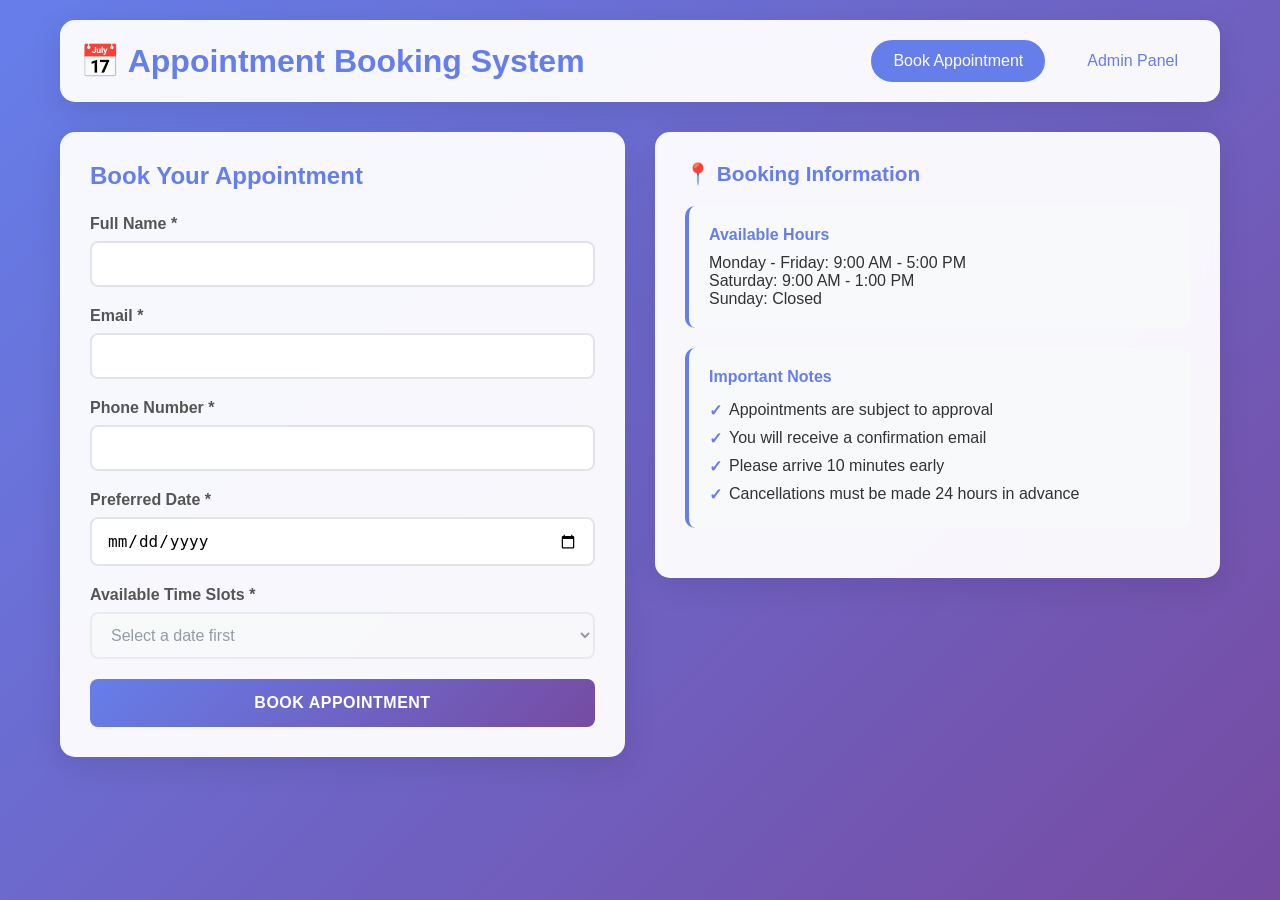
==== templates/index.html @ 229fc840 "first commit" ====
<!DOCTYPE html>
<html lang="en">
<head>
    <meta charset="UTF-8">
    <meta name="viewport" content="width=device-width, initial-scale=1.0">
    <title>Book Your Appointment</title>
    <link rel="stylesheet" href="/static/css/style.css">
</head>
<body>
    <div class="container">
        <header>
            <h1>📅 Appointment Booking System</h1>
            <nav>
                <a href="/" class="nav-link active">Book Appointment</a>
                <a href="/admin" class="nav-link">Admin Panel</a>
            </nav>
        </header>

        <div class="booking-container">
            <div class="form-section">
                <h2>Book Your Appointment</h2>
                <form id="bookingForm">
                    <div class="form-group">
                        <label for="name">Full Name *</label>
                        <input type="text" id="name" name="name" required>
                    </div>

                    <div class="form-group">
                        <label for="email">Email *</label>
                        <input type="email" id="email" name="email" required>
                    </div>

                    <div class="form-group">
                        <label for="phone">Phone Number *</label>
                        <input type="tel" id="phone" name="phone" required>
                    </div>

                    <div class="form-group">
                        <label for="date">Preferred Date *</label>
                        <input type="date" id="date" name="date" required>
                    </div>

                    <div class="form-group">
                        <label for="time">Available Time Slots *</label>
                        <select id="time" name="time" required disabled>
                            <option value="">Select a date first</option>
                        </select>
                        <div id="loading" class="loading hidden">Loading available slots...</div>
                    </div>

                    <button type="submit" id="submitBtn" class="submit-btn">Book Appointment</button>
                </form>
            </div>

            <div class="info-section">
                <h3>📍 Booking Information</h3>
                <div class="info-card">
                    <h4>Available Hours</h4>
                    <p>Monday - Friday: 9:00 AM - 5:00 PM</p>
                    <p>Saturday: 9:00 AM - 1:00 PM</p>
                    <p>Sunday: Closed</p>
                </div>

                <div class="info-card">
                    <h4>Important Notes</h4>
                    <ul>
                        <li>Appointments are subject to approval</li>
                        <li>You will receive a confirmation email</li>
                        <li>Please arrive 10 minutes early</li>
                        <li>Cancellations must be made 24 hours in advance</li>
                    </ul>
                </div>
            </div>
        </div>
    </div>

    <!-- Success Modal -->
    <div id="successModal" class="modal hidden">
        <div class="modal-content">
            <h3>✅ Appointment Booked Successfully!</h3>
            <p>Your appointment has been submitted and is pending approval.</p>
            <p><strong>Appointment ID:</strong> <span id="appointmentId"></span></p>
            <p>You will receive a confirmation email shortly.</p>
            <button onclick="closeModal()" class="modal-btn">Close</button>
        </div>
    </div>

    <!-- Error Modal -->
    <div id="errorModal" class="modal hidden">
        <div class="modal-content error">
            <h3>❌ Error</h3>
            <p id="errorMessage"></p>
            <button onclick="closeErrorModal()" class="modal-btn">Close</button>
        </div>
    </div>

    <script src="/static/js/booking.js"></script>
</body>
</html>
---- static/css/style.css ----
/* Reset and Base Styles */
* {
    margin: 0;
    padding: 0;
    box-sizing: border-box;
}

body {
    font-family: 'Segoe UI', Tahoma, Geneva, Verdana, sans-serif;
    background: linear-gradient(135deg, #667eea 0%, #764ba2 100%);
    min-height: 100vh;
    color: #333;
}

.container {
    max-width: 1200px;
    margin: 0 auto;
    padding: 20px;
}

/* Header Styles */
header {
    background: rgba(255, 255, 255, 0.95);
    padding: 20px;
    border-radius: 15px;
    margin-bottom: 30px;
    box-shadow: 0 8px 32px rgba(0, 0, 0, 0.1);
    backdrop-filter: blur(10px);
    display: flex;
    justify-content: space-between;
    align-items: center;
    flex-wrap: wrap;
}

header h1 {
    color: #667eea;
    font-size: 2rem;
    font-weight: 700;
}

nav {
    display: flex;
    gap: 20px;
}

.nav-link {
    text-decoration: none;
    padding: 10px 20px;
    border-radius: 25px;
    color: #667eea;
    font-weight: 500;
    transition: all 0.3s ease;
    border: 2px solid transparent;
}

.nav-link:hover {
    background: #667eea;
    color: white;
    transform: translateY(-2px);
}

.nav-link.active {
    background: #667eea;
    color: white;
    border-color: #667eea;
}

/* Booking Container */
.booking-container {
    display: grid;
    grid-template-columns: 1fr 1fr;
    gap: 30px;
    align-items: start;
}

.form-section, .info-section {
    background: rgba(255, 255, 255, 0.95);
    padding: 30px;
    border-radius: 15px;
    box-shadow: 0 8px 32px rgba(0, 0, 0, 0.1);
    backdrop-filter: blur(10px);
}

.form-section h2 {
    color: #667eea;
    margin-bottom: 25px;
    font-size: 1.5rem;
}

/* Form Styles */
.form-group {
    margin-bottom: 20px;
}

.form-group label {
    display: block;
    margin-bottom: 8px;
    font-weight: 600;
    color: #555;
}

.form-group input,
.form-group select {
    width: 100%;
    padding: 12px 15px;
    border: 2px solid #e1e5e9;
    border-radius: 8px;
    font-size: 16px;
    transition: all 0.3s ease;
    background: white;
}

.form-group input:focus,
.form-group select:focus {
    outline: none;
    border-color: #667eea;
    box-shadow: 0 0 0 3px rgba(102, 126, 234, 0.1);
}

.form-group input:disabled,
.form-group select:disabled {
    background: #f8f9fa;
    color: #6c757d;
    cursor: not-allowed;
}

.submit-btn {
    width: 100%;
    background: linear-gradient(135deg, #667eea 0%, #764ba2 100%);
    color: white;
    border: none;
    padding: 15px;
    border-radius: 8px;
    font-size: 16px;
    font-weight: 600;
    cursor: pointer;
    transition: all 0.3s ease;
    text-transform: uppercase;
    letter-spacing: 0.5px;
}

.submit-btn:hover {
    transform: translateY(-2px);
    box-shadow: 0 8px 25px rgba(102, 126, 234, 0.3);
}

.submit-btn:disabled {
    opacity: 0.6;
    cursor: not-allowed;
    transform: none;
}

/* Info Section */
.info-section h3 {
    color: #667eea;
    margin-bottom: 20px;
    font-size: 1.3rem;
}

.info-card {
    background: #f8f9fa;
    padding: 20px;
    border-radius: 10px;
    margin-bottom: 20px;
    border-left: 4px solid #667eea;
}

.info-card h4 {
    color: #667eea;
    margin-bottom: 10px;
}

.info-card ul {
    list-style: none;
    padding-left: 0;
}

.info-card li {
    padding: 5px 0;
    position: relative;
    padding-left: 20px;
}

.info-card li:before {
    content: "✓";
    position: absolute;
    left: 0;
    color: #667eea;
    font-weight: bold;
}

/* Admin Styles */
.admin-container {
    background: rgba(255, 255, 255, 0.95);
    padding: 30px;
    border-radius: 15px;
    box-shadow: 0 8px 32px rgba(0, 0, 0, 0.1);
    backdrop-filter: blur(10px);
}

.admin-header {
    display: flex;
    justify-content: space-between;
    align-items: center;
    margin-bottom: 30px;
    flex-wrap: wrap;
    gap: 20px;
}

.admin-header h2 {
    color: #667eea;
    font-size: 1.8rem;
}

.stats {
    display: flex;
    gap: 20px;
    flex-wrap: wrap;
}

.stat-card {
    background: linear-gradient(135deg, #667eea 0%, #764ba2 100%);
    color: white;
    padding: 20px;
    border-radius: 10px;
    text-align: center;
    min-width: 120px;
}

.stat-card h3 {
    font-size: 2rem;
    margin-bottom: 5px;
}

.stat-card p {
    font-size: 0.9rem;
    opacity: 0.9;
}

.refresh-btn {
    background: #28a745;
    color: white;
    border: none;
    padding: 10px 20px;
    border-radius: 8px;
    cursor: pointer;
    font-weight: 600;
    transition: all 0.3s ease;
}

.refresh-btn:hover {
    background: #218838;
    transform: translateY(-2px);
}

/* Filters */
.filters {
    display: flex;
    gap: 15px;
    margin-bottom: 25px;
    flex-wrap: wrap;
}

.filters select,
.filters input {
    padding: 10px 15px;
    border: 2px solid #e1e5e9;
    border-radius: 8px;
    font-size: 14px;
}

.filters input[type="text"] {
    flex: 1;
    min-width: 200px;
}

/* Table Styles */
.appointments-table {
    overflow-x: auto;
}

table {
    width: 100%;
    border-collapse: collapse;
    background: white;
    border-radius: 10px;
    overflow: hidden;
    box-shadow: 0 4px 15px rgba(0, 0, 0, 0.1);
}

thead {
    background: linear-gradient(135deg, #667eea 0%, #764ba2 100%);
    color: white;
}

th, td {
    padding: 15px 12px;
    text-align: left;
    border-bottom: 1px solid #e1e5e9;
}

th {
    font-weight: 600;
    font-size: 14px;
    text-transform: uppercase;
    letter-spacing: 0.5px;
}

tbody tr:hover {
    background: #f8f9fa;
}

/* Status Badges */
.status {
    padding: 5px 12px;
    border-radius: 20px;
    font-size: 12px;
    font-weight: 600;
    text-transform: uppercase;
    letter-spacing: 0.5px;
}

.status.pending {
    background: #fff3cd;
    color: #856404;
}

.status.approved {
    background: #d4edda;
    color: #155724;
}

.status.cancelled {
    background: #f8d7da;
    color: #721c24;
}

/* Action Buttons */
.action-btn {
    padding: 6px 12px;
    border: none;
    border-radius: 5px;
    font-size: 12px;
    font-weight: 600;
    cursor: pointer;
    margin: 0 2px;
    transition: all 0.3s ease;
}

.action-btn.approve {
    background: #28a745;
    color: white;
}

.action-btn.approve:hover {
    background: #218838;
}

.action-btn.cancel {
    background: #dc3545;
    color: white;
}

.action-btn.cancel:hover {
    background: #c82333;
}

.action-btn:disabled {
    opacity: 0.5;
    cursor: not-allowed;
}

/* Modal Styles */
.modal {
    position: fixed;
    top: 0;
    left: 0;
    width: 100%;
    height: 100%;
    background: rgba(0, 0, 0, 0.7);
    display: flex;
    justify-content: center;
    align-items: center;
    z-index: 1000;
}

.modal-content {
    background: white;
    padding: 30px;
    border-radius: 15px;
    max-width: 500px;
    width: 90%;
    text-align: center;
    box-shadow: 0 20px 60px rgba(0, 0, 0, 0.3);
}

.modal-content.error {
    border-left: 5px solid #dc3545;
}

.modal-content h3 {
    margin-bottom: 15px;
    color: #667eea;
}

.modal-content.error h3 {
    color: #dc3545;
}

.modal-actions {
    display: flex;
    gap: 15px;
    justify-content: center;
    margin-top: 20px;
}

.modal-btn {
    padding: 12px 25px;
    border: none;
    border-radius: 8px;
    font-weight: 600;
    cursor: pointer;
    transition: all 0.3s ease;
}

.modal-btn {
    background: #667eea;
    color: white;
}

.modal-btn:hover {
    background: #5a6fd8;
    transform: translateY(-2px);
}

.modal-btn.secondary {
    background: #6c757d;
}

.modal-btn.secondary:hover {
    background: #545b62;
}

/* Utility Classes */
.hidden {
    display: none !important;
}

.loading {
    text-align: center;
    padding: 20px;
    color: #667eea;
    font-style: italic;
}

.no-data {
    text-align: center;
    padding: 40px;
    color: #6c757d;
}

.no-data h3 {
    margin-bottom: 10px;
}

/* Responsive Design */
@media (max-width: 768px) {
    .container {
        padding: 10px;
    }
    
    header {
        flex-direction: column;
        text-align: center;
        gap: 15px;
    }
    
    .booking-container {
        grid-template-columns: 1fr;
        gap: 20px;
    }
    
    .form-section, .info-section {
        padding: 20px;
    }
    
    .admin-header {
        flex-direction: column;
        align-items: stretch;
    }
    
    .stats {
        justify-content: center;
    }
    
    .filters {
        flex-direction: column;
    }
    
    .filters input[type="text"] {
        min-width: auto;
    }
    
    table {
        font-size: 14px;
    }
    
    th, td {
        padding: 10px 8px;
    }
    
    .modal-content {
        margin: 20px;
        padding: 20px;
    }
    
    .modal-actions {
        flex-direction: column;
    }
}

@media (max-width: 480px) {
    header h1 {
        font-size: 1.5rem;
    }
    
    .nav-link {
        padding: 8px 15px;
        font-size: 14px;
    }
    
    .stat-card {
        min-width: 100px;
        padding: 15px;
    }
    
    .stat-card h3 {
        font-size: 1.5rem;
    }
}
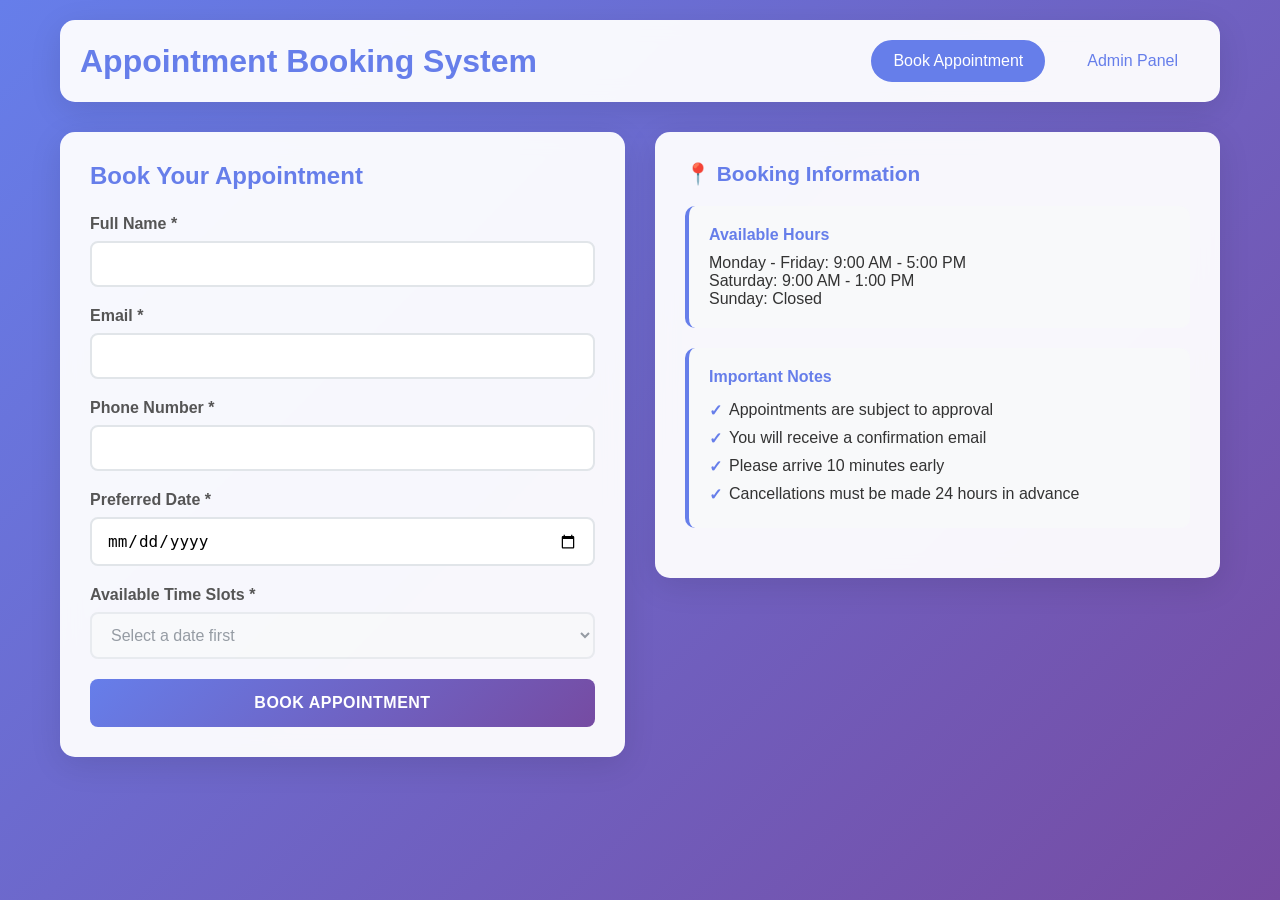
==== commit 0c45abe3: "Second commit" ====
--- a/templates/index.html
+++ b/templates/index.html
@@ -9,7 +9,7 @@
 <body>
     <div class="container">
         <header>
-            <h1>📅 Appointment Booking System</h1>
+            <h1> Appointment Booking System</h1>
             <nav>
                 <a href="/" class="nav-link active">Book Appointment</a>
                 <a href="/admin" class="nav-link">Admin Panel</a>
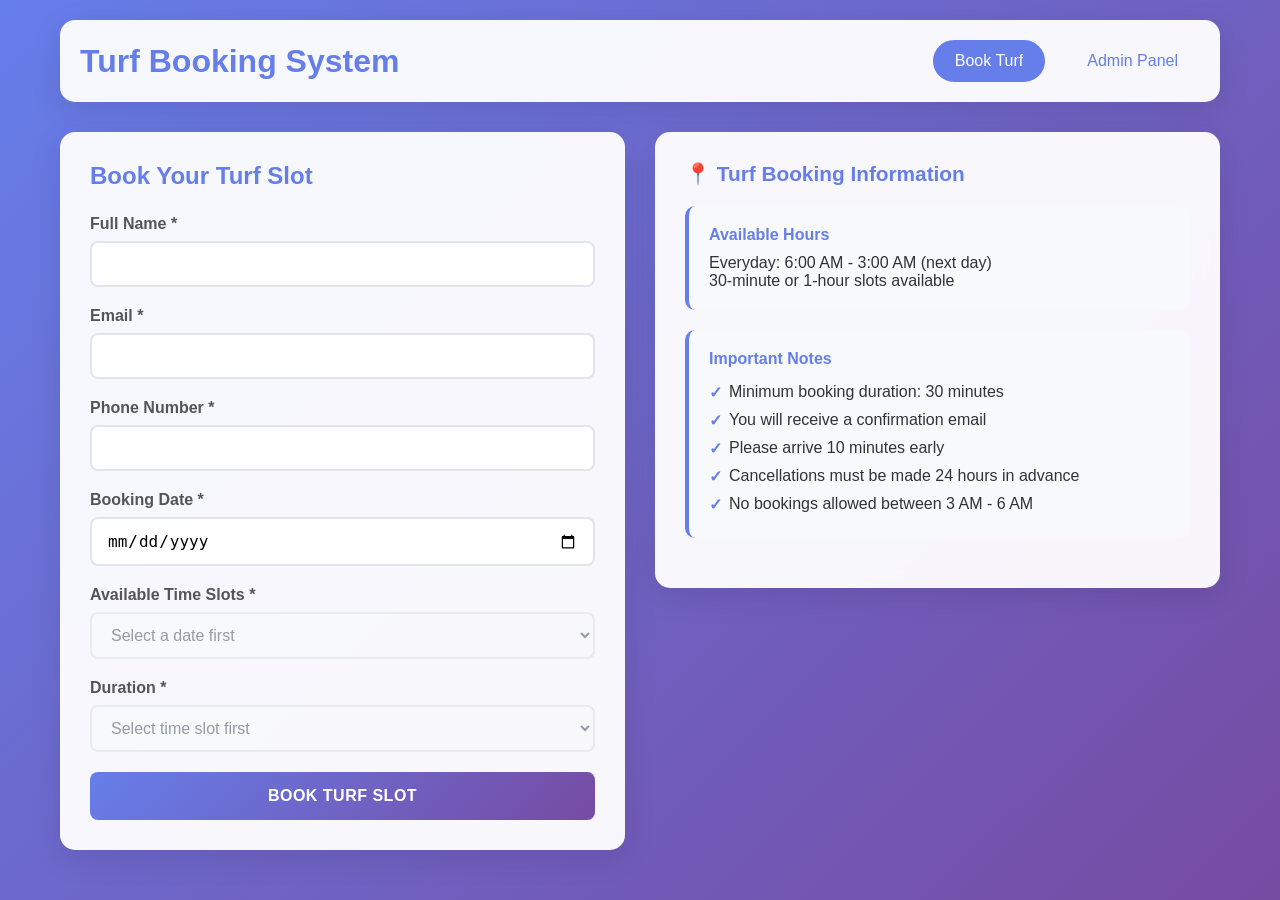
==== commit f44b85e1: "final commit" ====
--- a/templates/index.html
+++ b/templates/index.html
@@ -3,22 +3,22 @@
 <head>
     <meta charset="UTF-8">
     <meta name="viewport" content="width=device-width, initial-scale=1.0">
-    <title>Book Your Appointment</title>
+    <title>Turf Booking System</title>
     <link rel="stylesheet" href="/static/css/style.css">
 </head>
 <body>
     <div class="container">
         <header>
-            <h1> Appointment Booking System</h1>
+            <h1>Turf Booking System</h1>
             <nav>
-                <a href="/" class="nav-link active">Book Appointment</a>
+                <a href="/" class="nav-link active">Book Turf</a>
                 <a href="/admin" class="nav-link">Admin Panel</a>
             </nav>
         </header>
 
         <div class="booking-container">
             <div class="form-section">
-                <h2>Book Your Appointment</h2>
+                <h2>Book Your Turf Slot</h2>
                 <form id="bookingForm">
                     <div class="form-group">
                         <label for="name">Full Name *</label>
@@ -36,7 +36,7 @@
                     </div>
 
                     <div class="form-group">
-                        <label for="date">Preferred Date *</label>
+                        <label for="date">Booking Date *</label>
                         <input type="date" id="date" name="date" required>
                     </div>
 
@@ -48,26 +48,35 @@
                         <div id="loading" class="loading hidden">Loading available slots...</div>
                     </div>
 
-                    <button type="submit" id="submitBtn" class="submit-btn">Book Appointment</button>
+                    <div class="form-group">
+                        <label for="duration">Duration *</label>
+                        <select id="duration" name="duration" required disabled>
+                            <option value="">Select time slot first</option>
+                            <option value="30">30 minutes</option>
+                            <option value="60">1 hour</option>
+                        </select>
+                    </div>
+
+                    <button type="submit" id="submitBtn" class="submit-btn">Book Turf Slot</button>
                 </form>
             </div>
 
             <div class="info-section">
-                <h3>📍 Booking Information</h3>
+                <h3>📍 Turf Booking Information</h3>
                 <div class="info-card">
                     <h4>Available Hours</h4>
-                    <p>Monday - Friday: 9:00 AM - 5:00 PM</p>
-                    <p>Saturday: 9:00 AM - 1:00 PM</p>
-                    <p>Sunday: Closed</p>
+                    <p>Everyday: 6:00 AM - 3:00 AM (next day)</p>
+                    <p>30-minute or 1-hour slots available</p>
                 </div>
 
                 <div class="info-card">
                     <h4>Important Notes</h4>
                     <ul>
-                        <li>Appointments are subject to approval</li>
+                        <li>Minimum booking duration: 30 minutes</li>
                         <li>You will receive a confirmation email</li>
                         <li>Please arrive 10 minutes early</li>
                         <li>Cancellations must be made 24 hours in advance</li>
+                        <li>No bookings allowed between 3 AM - 6 AM</li>
                     </ul>
                 </div>
             </div>
@@ -77,9 +86,10 @@
     <!-- Success Modal -->
     <div id="successModal" class="modal hidden">
         <div class="modal-content">
-            <h3>✅ Appointment Booked Successfully!</h3>
-            <p>Your appointment has been submitted and is pending approval.</p>
-            <p><strong>Appointment ID:</strong> <span id="appointmentId"></span></p>
+            <h3>✅ Turf Booked Successfully!</h3>
+            <p>Your turf booking has been submitted and is pending approval.</p>
+            <p><strong>Booking ID:</strong> <span id="appointmentId"></span></p>
+            <p><strong>Time Slot:</strong> <span id="bookingSlot"></span></p>
             <p>You will receive a confirmation email shortly.</p>
             <button onclick="closeModal()" class="modal-btn">Close</button>
         </div>
--- a/static/css/style.css
+++ b/static/css/style.css
@@ -470,7 +470,7 @@
     }
     
     header {
-        flex-direction: column;
+        flex-direction: row;
         text-align: center;
         gap: 15px;
     }
@@ -485,7 +485,7 @@
     }
     
     .admin-header {
-        flex-direction: column;
+        flex-direction: row;
         align-items: stretch;
     }
     
@@ -494,7 +494,7 @@
     }
     
     .filters {
-        flex-direction: column;
+        flex-direction: row;
     }
     
     .filters input[type="text"] {
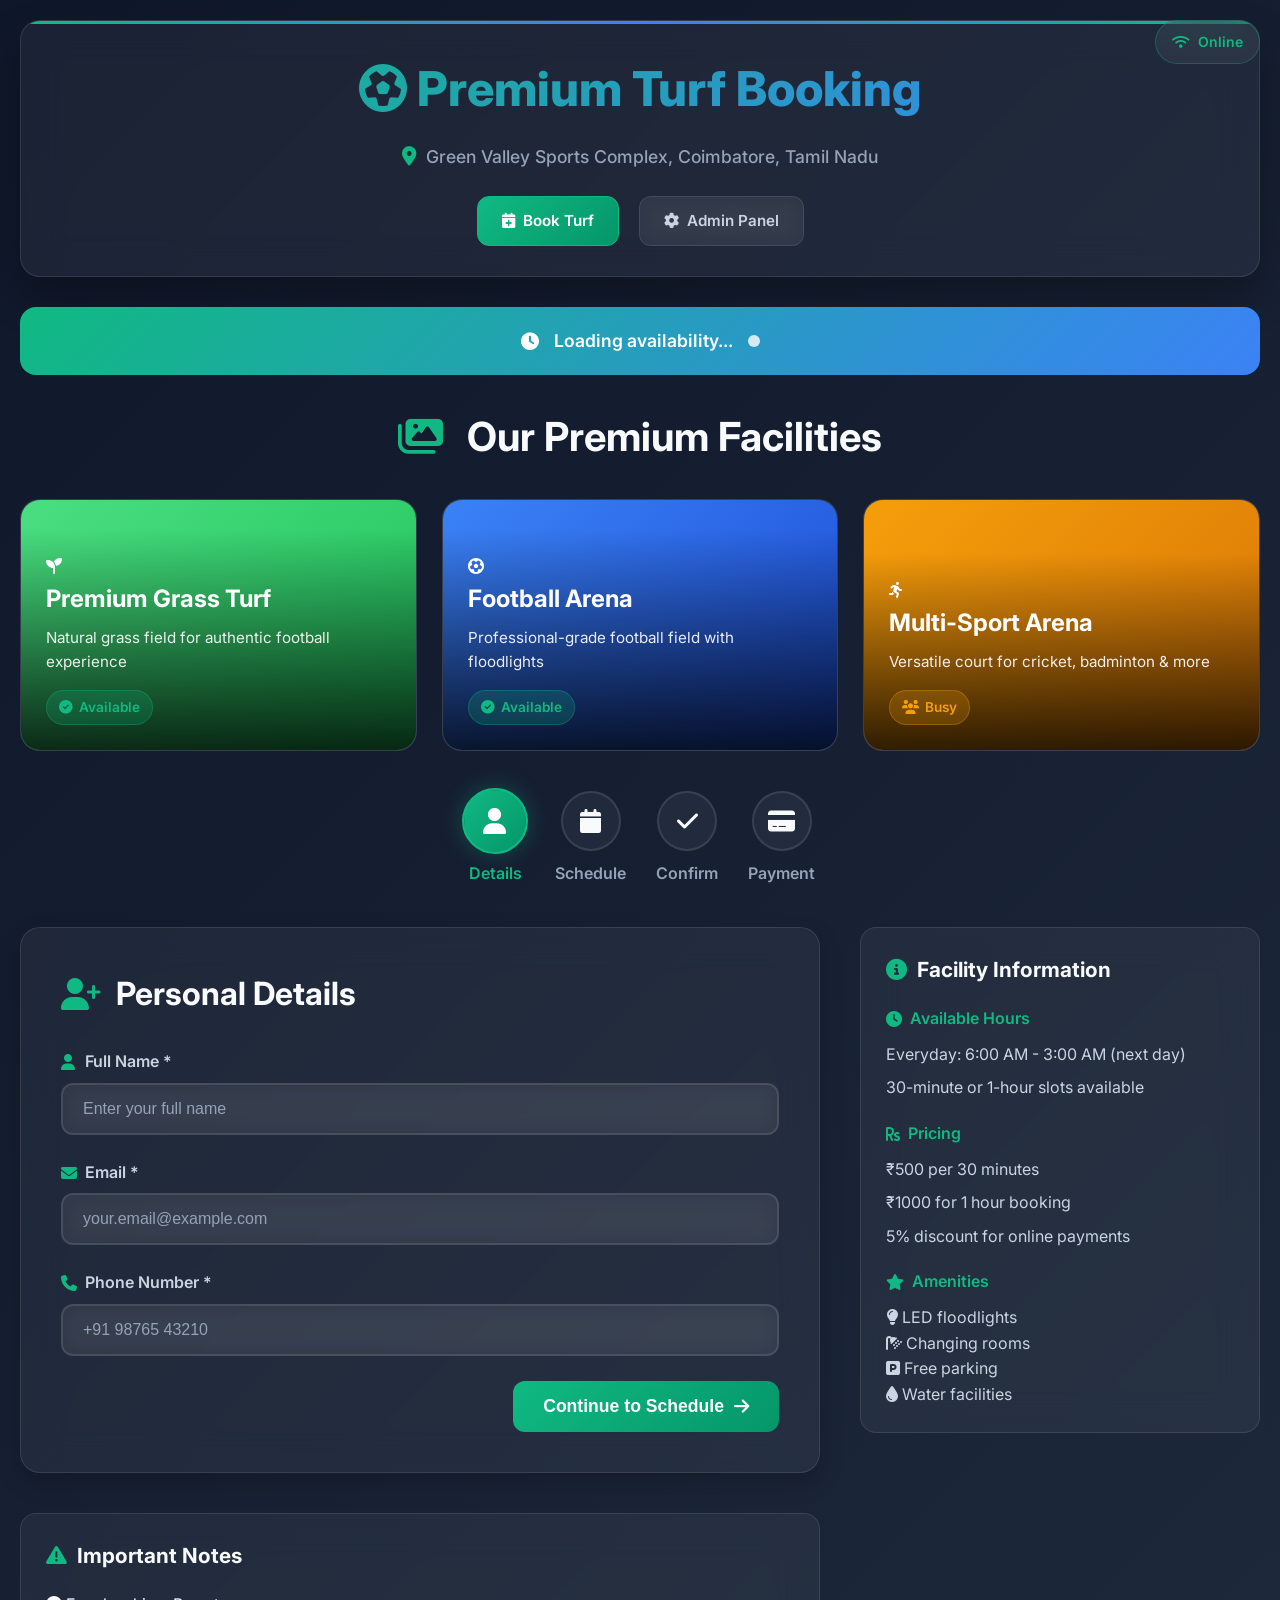
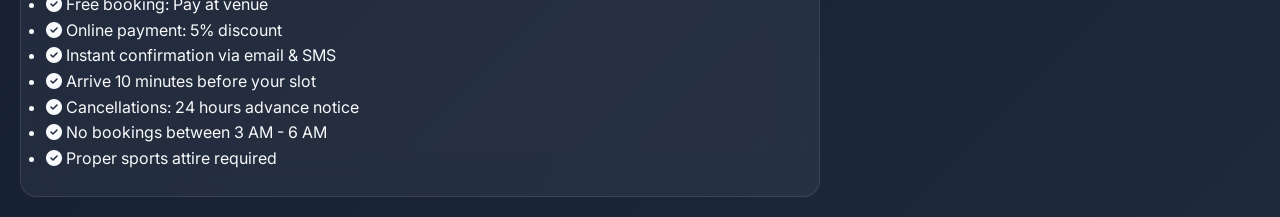
==== commit e16b0f22: "version-2" ====
--- a/templates/index.html
+++ b/templates/index.html
@@ -3,107 +3,464 @@
 <head>
     <meta charset="UTF-8">
     <meta name="viewport" content="width=device-width, initial-scale=1.0">
-    <title>Turf Booking System</title>
+    <title>Premium Turf Booking System</title>
     <link rel="stylesheet" href="/static/css/style.css">
+    <!-- Razorpay Checkout Script -->
+    <script src="https://checkout.razorpay.com/v1/checkout.js"></script>
+    <!-- Font Awesome for Icons -->
+    <link rel="stylesheet" href="https://cdnjs.cloudflare.com/ajax/libs/font-awesome/6.4.0/css/all.min.css">
+    <!-- Google Fonts -->
+    <link href="https://fonts.googleapis.com/css2?family=Inter:wght@300;400;500;600;700;800&display=swap" rel="stylesheet">
+    <script>
+        // Pass Razorpay key to JavaScript
+        window.RAZORPAY_KEY = "{{ razorpay_key }}";
+    </script>
 </head>
 <body>
+    <!-- Connection Status Indicator -->
+    <div id="connectionStatus" class="connection-status hidden">
+        <i class="fas fa-wifi"></i>
+        <span id="connectionText">Online</span>
+    </div>
+
     <div class="container">
         <header>
-            <h1>Turf Booking System</h1>
+            <div class="header-content">
+                <h1><i class="fas fa-futbol"></i> Premium Turf Booking</h1>
+                <div class="location-info">
+                    <i class="fas fa-map-marker-alt"></i>
+                    <span>Green Valley Sports Complex, Coimbatore, Tamil Nadu</span>
+                </div>
+            </div>
             <nav>
-                <a href="/" class="nav-link active">Book Turf</a>
-                <a href="/admin" class="nav-link">Admin Panel</a>
+                <a href="/" class="nav-link active">
+                    <i class="fas fa-calendar-plus"></i> Book Turf
+                </a>
+                <a href="/admin" class="nav-link">
+                    <i class="fas fa-cog"></i> Admin Panel
+                </a>
             </nav>
         </header>
 
-        <div class="booking-container">
-            <div class="form-section">
-                <h2>Book Your Turf Slot</h2>
-                <form id="bookingForm">
-                    <div class="form-group">
-                        <label for="name">Full Name *</label>
-                        <input type="text" id="name" name="name" required>
-                    </div>
-
-                    <div class="form-group">
-                        <label for="email">Email *</label>
-                        <input type="email" id="email" name="email" required>
-                    </div>
-
-                    <div class="form-group">
-                        <label for="phone">Phone Number *</label>
-                        <input type="tel" id="phone" name="phone" required>
-                    </div>
-
-                    <div class="form-group">
-                        <label for="date">Booking Date *</label>
-                        <input type="date" id="date" name="date" required>
-                    </div>
-
-                    <div class="form-group">
-                        <label for="time">Available Time Slots *</label>
-                        <select id="time" name="time" required disabled>
-                            <option value="">Select a date first</option>
-                        </select>
-                        <div id="loading" class="loading hidden">Loading available slots...</div>
-                    </div>
-
-                    <div class="form-group">
-                        <label for="duration">Duration *</label>
-                        <select id="duration" name="duration" required disabled>
-                            <option value="">Select time slot first</option>
-                            <option value="30">30 minutes</option>
-                            <option value="60">1 hour</option>
-                        </select>
-                    </div>
-
-                    <button type="submit" id="submitBtn" class="submit-btn">Book Turf Slot</button>
-                </form>
+        <!-- Real-time Availability Banner -->
+        <div id="availabilityBanner" class="availability-banner">
+            <div class="banner-content">
+                <i class="fas fa-clock"></i>
+                <span id="availabilityText">Loading availability...</span>
+                <div class="pulse-dot"></div>
             </div>
-
-            <div class="info-section">
-                <h3>📍 Turf Booking Information</h3>
-                <div class="info-card">
-                    <h4>Available Hours</h4>
-                    <p>Everyday: 6:00 AM - 3:00 AM (next day)</p>
-                    <p>30-minute or 1-hour slots available</p>
-                </div>
-
-                <div class="info-card">
-                    <h4>Important Notes</h4>
-                    <ul>
-                        <li>Minimum booking duration: 30 minutes</li>
-                        <li>You will receive a confirmation email</li>
-                        <li>Please arrive 10 minutes early</li>
-                        <li>Cancellations must be made 24 hours in advance</li>
-                        <li>No bookings allowed between 3 AM - 6 AM</li>
-                    </ul>
+        </div>
+
+        <!-- Turf Gallery Section -->
+        <section class="turf-gallery">
+            <h2 class="gallery-title">
+                <i class="fas fa-images"></i> Our Premium Facilities
+            </h2>
+            <div class="gallery-grid">
+                <div class="turf-card">
+                    <div class="turf-image grass-turf">
+                        <div class="turf-overlay">
+                            <i class="fas fa-seedling"></i>
+                            <h3>Premium Grass Turf</h3>
+                            <p>Natural grass field for authentic football experience</p>
+                            <div class="status-badge available">
+                                <i class="fas fa-check-circle"></i> Available
+                            </div>
+                        </div>
+                    </div>
+                </div>
+                <div class="turf-card">
+                    <div class="turf-image football-field">
+                        <div class="turf-overlay">
+                            <i class="fas fa-futbol"></i>
+                            <h3>Football Arena</h3>
+                            <p>Professional-grade football field with floodlights</p>
+                            <div class="status-badge available">
+                                <i class="fas fa-check-circle"></i> Available
+                            </div>
+                        </div>
+                    </div>
+                </div>
+                <div class="turf-card">
+                    <div class="turf-image multi-sport">
+                        <div class="turf-overlay">
+                            <i class="fas fa-running"></i>
+                            <h3>Multi-Sport Arena</h3>
+                            <p>Versatile court for cricket, badminton & more</p>
+                            <div class="status-badge busy">
+                                <i class="fas fa-users"></i> Busy
+                            </div>
+                        </div>
+                    </div>
+                </div>
+            </div>
+        </section>
+
+        <!-- Booking Flow Container -->
+        <div class="booking-flow">
+            <!-- Step Progress Indicator -->
+            <div class="progress-steps">
+                <div class="step active" data-step="1">
+                    <div class="step-circle">
+                        <i class="fas fa-user"></i>
+                    </div>
+                    <span>Details</span>
+                </div>
+                <div class="step" data-step="2">
+                    <div class="step-circle">
+                        <i class="fas fa-calendar"></i>
+                    </div>
+                    <span>Schedule</span>
+                </div>
+                <div class="step" data-step="3">
+                    <div class="step-circle">
+                        <i class="fas fa-check"></i>
+                    </div>
+                    <span>Confirm</span>
+                </div>
+                <div class="step optional" data-step="4">
+                    <div class="step-circle">
+                        <i class="fas fa-credit-card"></i>
+                    </div>
+                    <span>Payment</span>
+                </div>
+            </div>
+
+            <div class="booking-container">
+                <!-- Booking Form Section -->
+                <div class="form-section">
+                    <!-- Step 1: Personal Details -->
+                    <div class="step-content active" id="step1">
+                        <h2><i class="fas fa-user-plus"></i> Personal Details</h2>
+                        <form id="personalDetailsForm">
+                            <div class="form-group">
+                                <label for="name">
+                                    <i class="fas fa-user"></i> Full Name *
+                                </label>
+                                <input type="text" id="name" name="name" required 
+                                       placeholder="Enter your full name"
+                                       autocomplete="name">
+                                <div class="field-validation"></div>
+                            </div>
+
+                            <div class="form-group">
+                                <label for="email">
+                                    <i class="fas fa-envelope"></i> Email *
+                                </label>
+                                <input type="email" id="email" name="email" required 
+                                       placeholder="your.email@example.com"
+                                       autocomplete="email">
+                                <div class="field-validation"></div>
+                            </div>
+
+                            <div class="form-group">
+                                <label for="phone">
+                                    <i class="fas fa-phone"></i> Phone Number *
+                                </label>
+                                <input type="tel" id="phone" name="phone" required 
+                                       placeholder="+91 98765 43210"
+                                       autocomplete="tel">
+                                <div class="field-validation"></div>
+                            </div>
+
+                            <button type="button" class="continue-btn" onclick="nextStep()">
+                                <span>Continue to Schedule</span>
+                                <i class="fas fa-arrow-right"></i>
+                            </button>
+                        </form>
+                    </div>
+
+                    <!-- Step 2: Schedule Selection -->
+                    <div class="step-content" id="step2">
+                        <h2><i class="fas fa-calendar-alt"></i> Select Schedule</h2>
+                        <form id="scheduleForm">
+                            <div class="form-group">
+                                <label for="date">
+                                    <i class="fas fa-calendar-alt"></i> Booking Date *
+                                </label>
+                                <input type="date" id="date" name="date" required>
+                                <div class="field-validation"></div>
+                            </div>
+
+                            <div class="form-group">
+                                <label for="time">
+                                    <i class="fas fa-clock"></i> Available Time Slots *
+                                </label>
+                                <div class="time-slots-container">
+                                    <select id="time" name="time" required disabled>
+                                        <option value="">Loading slots...</option>
+                                    </select>
+                                    <div id="slotsLoading" class="loading-spinner hidden">
+                                        <i class="fas fa-spinner fa-spin"></i>
+                                        <span>Loading available slots...</span>
+                                    </div>
+                                </div>
+                                <div class="field-validation"></div>
+                            </div>
+
+                            <div class="form-group">
+                                <label for="duration">
+                                    <i class="fas fa-hourglass-half"></i> Duration *
+                                </label>
+                                <div class="duration-options">
+                                    <div class="duration-card" data-duration="30">
+                                        <div class="duration-header">
+                                            <i class="fas fa-clock"></i>
+                                            <span>30 Minutes</span>
+                                        </div>
+                                        <div class="duration-price">₹500</div>
+                                        <div class="duration-description">Perfect for quick games</div>
+                                    </div>
+                                    <div class="duration-card" data-duration="60">
+                                        <div class="duration-header">
+                                            <i class="fas fa-clock"></i>
+                                            <span>1 Hour</span>
+                                        </div>
+                                        <div class="duration-price">₹1000</div>
+                                        <div class="duration-description">Full match experience</div>
+                                    </div>
+                                </div>
+                                <input type="hidden" id="duration" name="duration" required>
+                                <div class="field-validation"></div>
+                            </div>
+
+                            <div class="step-navigation">
+                                <button type="button" class="back-btn" onclick="previousStep()">
+                                    <i class="fas fa-arrow-left"></i>
+                                    <span>Back</span>
+                                </button>
+                                <button type="button" class="continue-btn" onclick="nextStep()">
+                                    <span>Review Booking</span>
+                                    <i class="fas fa-arrow-right"></i>
+                                </button>
+                            </div>
+                        </form>
+                    </div>
+
+                    <!-- Step 3: Booking Confirmation -->
+                    <div class="step-content" id="step3">
+                        <h2><i class="fas fa-check-circle"></i> Confirm Booking</h2>
+                        
+                        <div class="booking-summary">
+                            <div class="summary-header">
+                                <i class="fas fa-receipt"></i>
+                                <h3>Booking Summary</h3>
+                            </div>
+                            
+                            <div class="summary-details">
+                                <div class="detail-row">
+                                    <span class="label">
+                                        <i class="fas fa-user"></i> Name:
+                                    </span>
+                                    <span class="value" id="summaryName">-</span>
+                                </div>
+                                <div class="detail-row">
+                                    <span class="label">
+                                        <i class="fas fa-envelope"></i> Email:
+                                    </span>
+                                    <span class="value" id="summaryEmail">-</span>
+                                </div>
+                                <div class="detail-row">
+                                    <span class="label">
+                                        <i class="fas fa-phone"></i> Phone:
+                                    </span>
+                                    <span class="value" id="summaryPhone">-</span>
+                                </div>
+                                <div class="detail-row">
+                                    <span class="label">
+                                        <i class="fas fa-calendar"></i> Date:
+                                    </span>
+                                    <span class="value" id="summaryDate">-</span>
+                                </div>
+                                <div class="detail-row">
+                                    <span class="label">
+                                        <i class="fas fa-clock"></i> Time:
+                                    </span>
+                                    <span class="value" id="summaryTime">-</span>
+                                </div>
+                                <div class="detail-row">
+                                    <span class="label">
+                                        <i class="fas fa-hourglass-half"></i> Duration:
+                                    </span>
+                                    <span class="value" id="summaryDuration">-</span>
+                                </div>
+                                <div class="detail-row total">
+                                    <span class="label">
+                                        <i class="fas fa-rupee-sign"></i> Total Amount:
+                                    </span>
+                                    <span class="value" id="summaryAmount">₹0</span>
+                                </div>
+                            </div>
+                        </div>
+
+                        <div class="booking-options">
+                            <div class="option-card free-booking">
+                                <div class="option-header">
+                                    <i class="fas fa-handshake"></i>
+                                    <h3>Book Now (Free)</h3>
+                                </div>
+                                <div class="option-description">
+                                    Reserve your slot without immediate payment. 
+                                    Pay at the venue when you arrive.
+                                </div>
+                                <div class="option-benefits">
+                                    <div class="benefit">
+                                        <i class="fas fa-check"></i>
+                                        <span>Instant confirmation</span>
+                                    </div>
+                                    <div class="benefit">
+                                        <i class="fas fa-check"></i>
+                                        <span>Pay at venue</span>
+                                    </div>
+                                    <div class="benefit">
+                                        <i class="fas fa-check"></i>
+                                        <span>Easy cancellation</span>
+                                    </div>
+                                </div>
+                                <button type="button" class="option-btn free-btn" onclick="confirmFreeBooking()">
+                                    <i class="fas fa-check"></i>
+                                    <span>Book for Free</span>
+                                </button>
+                            </div>
+
+                            <div class="option-card paid-booking">
+                                <div class="option-header">
+                                    <i class="fas fa-credit-card"></i>
+                                    <h3>Pay Online</h3>
+                                    <div class="discount-badge">
+                                        <i class="fas fa-percentage"></i>
+                                        <span>5% Off</span>
+                                    </div>
+                                </div>
+                                <div class="option-description">
+                                    Pay online now and get 5% discount. 
+                                    Guaranteed slot with priority booking.
+                                </div>
+                                <div class="option-benefits">
+                                    <div class="benefit">
+                                        <i class="fas fa-check"></i>
+                                        <span>5% discount</span>
+                                    </div>
+                                    <div class="benefit">
+                                        <i class="fas fa-check"></i>
+                                        <span>Guaranteed slot</span>
+                                    </div>
+                                    <div class="benefit">
+                                        <i class="fas fa-check"></i>
+                                        <span>Priority booking</span>
+                                    </div>
+                                </div>
+                                <button type="button" class="option-btn paid-btn" onclick="proceedToPayment()">
+                                    <i class="fas fa-lock"></i>
+                                    <span>Pay Online</span>
+                                </button>
+                            </div>
+                        </div>
+
+                        <div class="step-navigation">
+                            <button type="button" class="back-btn" onclick="previousStep()">
+                                <i class="fas fa-arrow-left"></i>
+                                <span>Back to Schedule</span>
+                            </button>
+                        </div>
+                    </div>
+
+                    <!-- Step 4: Payment (Optional) -->
+                    <div class="step-content" id="step4">
+                        <h2><i class="fas fa-credit-card"></i> Payment</h2>
+                        
+                        <div class="payment-summary">
+                            <div class="price-breakdown">
+                                <div class="price-item">
+                                    <span>Base Price:</span>
+                                    <span id="basePrice">₹500</span>
+                                </div>
+                                <div class="price-item discount">
+                                    <span>Online Discount (5%):</span>
+                                    <span id="discountAmount">-₹25</span>
+                                </div>
+                                <div class="price-item">
+                                    <span>GST (18%):</span>
+                                    <span id="gstAmount">₹85.5</span>
+                                </div>
+                                <div class="price-item total">
+                                    <span>Final Amount:</span>
+                                    <span id="finalAmount">₹560.5</span>
+                                </div>
+                            </div>
+                        </div>
+
+                        <div class="payment-methods">
+                            <h3><i class="fas fa-wallet"></i> Payment Methods</h3>
+                            <div class="payment-icons">
+                                <i class="fab fa-cc-visa"></i>
+                                <i class="fab fa-cc-mastercard"></i>
+                                <i class="fab fa-cc-paypal"></i>
+                                <i class="fas fa-university"></i>
+                                <i class="fas fa-mobile-alt"></i>
+                            </div>
+                            <p>All major payment methods accepted</p>
+                        </div>
+
+                        <div class="step-navigation">
+                            <button type="button" class="back-btn" onclick="previousStep()">
+                                <i class="fas fa-arrow-left"></i>
+                                <span>Back</span>
+                            </button>
+                            <button type="button" class="pay-btn" onclick="processPayment()">
+                                <i class="fas fa-lock"></i>
+                                <span>Pay Securely</span>
+                            </button>
+                        </div>
+                    </div>
+                </div>
+
+         
+
+                    <!-- Facility Information -->
+                    <div class="info-card">
+                        <h3><i class="fas fa-info-circle"></i> Facility Information</h3>
+                        <div class="info-content">
+                            <h4><i class="fas fa-clock"></i> Available Hours</h4>
+                            <p>Everyday: 6:00 AM - 3:00 AM (next day)</p>
+                            <p>30-minute or 1-hour slots available</p>
+                            
+                            <h4><i class="fas fa-rupee-sign"></i> Pricing</h4>
+                            <p>₹500 per 30 minutes</p>
+                            <p>₹1000 for 1 hour booking</p>
+                            <p>5% discount for online payments</p>
+                            
+                            <h4><i class="fas fa-star"></i> Amenities</h4>
+                            <ul>
+                                <li><i class="fas fa-lightbulb"></i> LED floodlights</li>
+                                <li><i class="fas fa-shower"></i> Changing rooms</li>
+                                <li><i class="fas fa-parking"></i> Free parking</li>
+                                <li><i class="fas fa-tint"></i> Water facilities</li>
+                            </ul>
+                        </div>
+                    </div>
+
+                    <!-- Important Notes -->
+                    <div class="info-card rules-card">
+                        <h3><i class="fas fa-exclamation-triangle"></i> Important Notes</h3>
+                        <ul class="rules-list">
+                            <li><i class="fas fa-check-circle"></i> Free booking: Pay at venue</li>
+                            <li><i class="fas fa-check-circle"></i> Online payment: 5% discount</li>
+                            <li><i class="fas fa-check-circle"></i> Instant confirmation via email & SMS</li>
+                            <li><i class="fas fa-check-circle"></i> Arrive 10 minutes before your slot</li>
+                            <li><i class="fas fa-check-circle"></i> Cancellations: 24 hours advance notice</li>
+                            <li><i class="fas fa-check-circle"></i> No bookings between 3 AM - 6 AM</li>
+                            <li><i class="fas fa-check-circle"></i> Proper sports attire required</li>
+                        </ul>
+                    </div>
                 </div>
             </div>
         </div>
     </div>
 
     <!-- Success Modal -->
-    <div id="successModal" class="modal hidden">
-        <div class="modal-content">
-            <h3>✅ Turf Booked Successfully!</h3>
-            <p>Your turf booking has been submitted and is pending approval.</p>
-            <p><strong>Booking ID:</strong> <span id="appointmentId"></span></p>
-            <p><strong>Time Slot:</strong> <span id="bookingSlot"></span></p>
-            <p>You will receive a confirmation email shortly.</p>
-            <button onclick="closeModal()" class="modal-btn">Close</button>
-        </div>
-    </div>
-
-    <!-- Error Modal -->
-    <div id="errorModal" class="modal hidden">
-        <div class="modal-content error">
-            <h3>❌ Error</h3>
-            <p id="errorMessage"></p>
-            <button onclick="closeErrorModal()" class="modal-btn">Close</button>
-        </div>
-    </div>
+    
 
     <script src="/static/js/booking.js"></script>
-</body>
-</html>+    </body>
+    </html>
--- a/static/css/style.css
+++ b/static/css/style.css
@@ -1,3 +1,4 @@
+/* Enhanced Real-time Turf Booking System Styles */
 /* Reset and Base Styles */
 * {
     margin: 0;
@@ -5,536 +6,1067 @@
     box-sizing: border-box;
 }
 
+:root {
+    --primary-color: #10b981;
+    --primary-dark: #059669;
+    --secondary-color: #3b82f6;
+    --accent-color: #f59e0b;
+    --background-primary: #0f172a;
+    --background-secondary: #1e293b;
+    --surface-color: rgba(255, 255, 255, 0.05);
+    --surface-hover: rgba(255, 255, 255, 0.08);
+    --border-color: rgba(255, 255, 255, 0.1);
+    --border-active: rgba(16, 185, 129, 0.3);
+    --text-primary: #f8fafc;
+    --text-secondary: #cbd5e1;
+    --text-muted: #94a3b8;
+    --error-color: #ef4444;
+    --warning-color: #f59e0b;
+    --success-color: #10b981;
+    --shadow-light: 0 4px 6px rgba(0, 0, 0, 0.1);
+    --shadow-medium: 0 10px 25px rgba(0, 0, 0, 0.2);
+    --shadow-heavy: 0 20px 40px rgba(0, 0, 0, 0.3);
+    --transition-fast: 0.2s ease;
+    --transition-normal: 0.3s ease;
+    --transition-slow: 0.5s ease;
+}
+
 body {
-    font-family: 'Segoe UI', Tahoma, Geneva, Verdana, sans-serif;
-    background: linear-gradient(135deg, #667eea 0%, #764ba2 100%);
+    font-family: 'Inter', -apple-system, BlinkMacSystemFont, 'Segoe UI', Roboto, sans-serif;
+    background: linear-gradient(135deg, var(--background-primary) 0%, var(--background-secondary) 100%);
+    color: var(--text-primary);
     min-height: 100vh;
-    color: #333;
+    line-height: 1.6;
+    overflow-x: hidden;
 }
 
 .container {
-    max-width: 1200px;
+    max-width: 1400px;
     margin: 0 auto;
     padding: 20px;
 }
 
+/* Connection Status */
+.connection-status {
+    position: fixed;
+    top: 20px;
+    right: 20px;
+    display: flex;
+    align-items: center;
+    gap: 8px;
+    padding: 10px 16px;
+    background: var(--surface-color);
+    backdrop-filter: blur(20px);
+    border: 1px solid var(--border-color);
+    border-radius: 25px;
+    font-size: 0.875rem;
+    font-weight: 600;
+    z-index: 1001;
+    transition: all var(--transition-normal);
+}
+
+.connection-status.online {
+    color: var(--success-color);
+    border-color: rgba(16, 185, 129, 0.3);
+}
+
+.connection-status.offline {
+    color: var(--error-color);
+    border-color: rgba(239, 68, 68, 0.3);
+    animation: pulse 2s infinite;
+}
+
 /* Header Styles */
 header {
-    background: rgba(255, 255, 255, 0.95);
+    background: var(--surface-color);
+    backdrop-filter: blur(20px);
+    border: 1px solid var(--border-color);
+    border-radius: 20px;
+    padding: 30px;
+    margin-bottom: 30px;
+    box-shadow: var(--shadow-heavy);
+    position: relative;
+    overflow: hidden;
+}
+
+header::before {
+    content: '';
+    position: absolute;
+    top: 0;
+    left: 0;
+    right: 0;
+    height: 3px;
+    background: linear-gradient(90deg, var(--primary-color), var(--secondary-color), var(--primary-color));
+    animation: shimmer 3s ease-in-out infinite;
+}
+
+@keyframes shimmer {
+    0% { transform: translateX(-100%); }
+    50% { transform: translateX(100%); }
+    100% { transform: translateX(-100%); }
+}
+
+.header-content {
+    text-align: center;
+    margin-bottom: 25px;
+    position: relative;
+    z-index: 1;
+}
+
+header h1 {
+    font-size: 3rem;
+    font-weight: 800;
+    background: linear-gradient(135deg, var(--primary-color), var(--secondary-color));
+    -webkit-background-clip: text;
+    background-clip: text;
+    -webkit-text-fill-color: transparent;
+    margin-bottom: 15px;
+    animation: glow 2s ease-in-out infinite alternate;
+}
+
+@keyframes glow {
+    from { filter: drop-shadow(0 0 10px rgba(16, 185, 129, 0.3)); }
+    to { filter: drop-shadow(0 0 20px rgba(16, 185, 129, 0.5)); }
+}
+
+.location-info {
+    display: flex;
+    align-items: center;
+    justify-content: center;
+    gap: 10px;
+    color: var(--text-muted);
+    font-size: 1.1rem;
+    font-weight: 500;
+}
+
+.location-info i {
+    color: var(--primary-color);
+    font-size: 1.2rem;
+}
+
+nav {
+    display: flex;
+    justify-content: center;
+    gap: 20px;
+    flex-wrap: wrap;
+}
+
+.nav-link {
+    display: flex;
+    align-items: center;
+    gap: 8px;
+    padding: 12px 24px;
+    background: var(--surface-color);
+    border: 1px solid var(--border-color);
+    border-radius: 12px;
+    color: var(--text-secondary);
+    text-decoration: none;
+    font-weight: 600;
+    font-size: 0.95rem;
+    transition: all var(--transition-fast);
+    backdrop-filter: blur(10px);
+}
+
+.nav-link:hover {
+    background: var(--surface-hover);
+    border-color: var(--border-active);
+    transform: translateY(-2px);
+    box-shadow: var(--shadow-medium);
+}
+
+.nav-link.active {
+    background: linear-gradient(135deg, var(--primary-color), var(--primary-dark));
+    border-color: var(--primary-color);
+    color: white;
+}
+
+/* Availability Banner */
+.availability-banner {
+    background: linear-gradient(135deg, var(--primary-color), var(--secondary-color));
+    border-radius: 16px;
     padding: 20px;
-    border-radius: 15px;
     margin-bottom: 30px;
-    box-shadow: 0 8px 32px rgba(0, 0, 0, 0.1);
-    backdrop-filter: blur(10px);
-    display: flex;
-    justify-content: space-between;
-    align-items: center;
+    position: relative;
+    overflow: hidden;
+}
+
+.banner-content {
+    display: flex;
+    align-items: center;
+    justify-content: center;
+    gap: 15px;
+    color: white;
+    font-weight: 600;
+    font-size: 1.1rem;
+    text-align: center;
+}
+
+.pulse-dot {
+    width: 12px;
+    height: 12px;
+    background: rgba(255, 255, 255, 0.8);
+    border-radius: 50%;
+    animation: pulse 2s infinite;
+}
+
+@keyframes pulse {
+    0% { transform: scale(1); opacity: 1; }
+    50% { transform: scale(1.2); opacity: 0.7; }
+    100% { transform: scale(1); opacity: 1; }
+}
+
+/* Turf Gallery */
+.turf-gallery {
+    margin-bottom: 40px;
+}
+
+.gallery-title {
+    text-align: center;
+    font-size: 2.5rem;
+    font-weight: 700;
+    margin-bottom: 30px;
+    color: var(--text-primary);
+}
+
+.gallery-title i {
+    color: var(--primary-color);
+    margin-right: 15px;
+}
+
+.gallery-grid {
+    display: grid;
+    grid-template-columns: repeat(auto-fit, minmax(350px, 1fr));
+    gap: 25px;
+    margin-bottom: 40px;
+}
+
+.turf-card {
+    border-radius: 20px;
+    overflow: hidden;
+    background: var(--surface-color);
+    border: 1px solid var(--border-color);
+    transition: all var(--transition-normal);
+    cursor: pointer;
+}
+
+.turf-card:hover {
+    transform: translateY(-8px);
+    box-shadow: var(--shadow-heavy);
+    border-color: var(--border-active);
+}
+
+.turf-image {
+    height: 250px;
+    background-size: cover;
+    background-position: center;
+    position: relative;
+    display: flex;
+    align-items: flex-end;
+}
+
+.grass-turf {
+    background: linear-gradient(135deg, #4ade80, #22c55e);
+}
+
+.football-field {
+    background: linear-gradient(135deg, #3b82f6, #1d4ed8);
+}
+
+.multi-sport {
+    background: linear-gradient(135deg, #f59e0b, #d97706);
+}
+
+.turf-overlay {
+    background: linear-gradient(to top, rgba(0,0,0,0.8), transparent);
+    padding: 25px;
+    width: 100%;
+    color: white;
+}
+
+.turf-overlay h3 {
+    font-size: 1.5rem;
+    font-weight: 700;
+    margin-bottom: 8px;
+}
+
+.turf-overlay p {
+    font-size: 0.95rem;
+    margin-bottom: 15px;
+    opacity: 0.9;
+}
+
+.status-badge {
+    display: inline-flex;
+    align-items: center;
+    gap: 6px;
+    padding: 6px 12px;
+    border-radius: 20px;
+    font-size: 0.85rem;
+    font-weight: 600;
+}
+
+.status-badge.available {
+    background: rgba(16, 185, 129, 0.2);
+    color: #10b981;
+    border: 1px solid rgba(16, 185, 129, 0.3);
+}
+
+.status-badge.busy {
+    background: rgba(245, 158, 11, 0.2);
+    color: #f59e0b;
+    border: 1px solid rgba(245, 158, 11, 0.3);
+}
+
+/* Booking Flow */
+.booking-flow {
+    margin-top: 40px;
+}
+
+.progress-steps {
+    display: flex;
+    justify-content: center;
+    margin-bottom: 40px;
+    gap: 30px;
     flex-wrap: wrap;
 }
 
-header h1 {
-    color: #667eea;
-    font-size: 2rem;
-    font-weight: 700;
-}
-
-nav {
-    display: flex;
-    gap: 20px;
-}
-
-.nav-link {
-    text-decoration: none;
-    padding: 10px 20px;
-    border-radius: 25px;
-    color: #667eea;
-    font-weight: 500;
-    transition: all 0.3s ease;
-    border: 2px solid transparent;
-}
-
-.nav-link:hover {
-    background: #667eea;
+.step {
+    display: flex;
+    flex-direction: column;
+    align-items: center;
+    gap: 10px;
+    transition: all var(--transition-normal);
+}
+
+.step-circle {
+    width: 60px;
+    height: 60px;
+    border-radius: 50%;
+    display: flex;
+    align-items: center;
+    justify-content: center;
+    background: var(--surface-color);
+    border: 2px solid var(--border-color);
+    font-size: 1.5rem;
+    transition: all var(--transition-normal);
+}
+
+.step.active .step-circle {
+    background: linear-gradient(135deg, var(--primary-color), var(--primary-dark));
+    border-color: var(--primary-color);
     color: white;
-    transform: translateY(-2px);
-}
-
-.nav-link.active {
-    background: #667eea;
-    color: white;
-    border-color: #667eea;
-}
-
-/* Booking Container */
+    transform: scale(1.1);
+    box-shadow: 0 0 20px rgba(16, 185, 129, 0.3);
+}
+
+.step span {
+    font-weight: 600;
+    color: var(--text-muted);
+    transition: color var(--transition-normal);
+}
+
+.step.active span {
+    color: var(--primary-color);
+}
+
 .booking-container {
     display: grid;
-    grid-template-columns: 1fr 1fr;
-    gap: 30px;
+    grid-template-columns: 1fr 400px;
+    gap: 40px;
     align-items: start;
 }
 
-.form-section, .info-section {
-    background: rgba(255, 255, 255, 0.95);
-    padding: 30px;
-    border-radius: 15px;
-    box-shadow: 0 8px 32px rgba(0, 0, 0, 0.1);
-    backdrop-filter: blur(10px);
-}
-
-.form-section h2 {
-    color: #667eea;
+/* Form Section */
+.form-section {
+    background: var(--surface-color);
+    border: 1px solid var(--border-color);
+    border-radius: 20px;
+    padding: 40px;
+    backdrop-filter: blur(20px);
+    box-shadow: var(--shadow-medium);
+}
+
+.step-content {
+    display: none;
+}
+
+.step-content.active {
+    display: block;
+    animation: fadeInUp 0.5s ease;
+}
+
+@keyframes fadeInUp {
+    from {
+        opacity: 0;
+        transform: translateY(20px);
+    }
+    to {
+        opacity: 1;
+        transform: translateY(0);
+    }
+}
+
+.step-content h2 {
+    font-size: 2rem;
+    font-weight: 700;
+    margin-bottom: 30px;
+    color: var(--text-primary);
+    display: flex;
+    align-items: center;
+    gap: 15px;
+}
+
+.step-content h2 i {
+    color: var(--primary-color);
+}
+
+.form-group {
     margin-bottom: 25px;
-    font-size: 1.5rem;
-}
-
-/* Form Styles */
-.form-group {
-    margin-bottom: 20px;
 }
 
 .form-group label {
     display: block;
     margin-bottom: 8px;
     font-weight: 600;
-    color: #555;
+    color: var(--text-secondary);
+    display: flex;
+    align-items: center;
+    gap: 8px;
+}
+
+.form-group label i {
+    color: var(--primary-color);
+    width: 16px;
 }
 
 .form-group input,
 .form-group select {
     width: 100%;
-    padding: 12px 15px;
-    border: 2px solid #e1e5e9;
-    border-radius: 8px;
-    font-size: 16px;
-    transition: all 0.3s ease;
-    background: white;
+    padding: 15px 20px;
+    background: var(--surface-color);
+    border: 2px solid var(--border-color);
+    border-radius: 12px;
+    color: var(--text-primary);
+    font-size: 1rem;
+    transition: all var(--transition-fast);
+    backdrop-filter: blur(10px);
 }
 
 .form-group input:focus,
 .form-group select:focus {
     outline: none;
-    border-color: #667eea;
-    box-shadow: 0 0 0 3px rgba(102, 126, 234, 0.1);
-}
-
-.form-group input:disabled,
-.form-group select:disabled {
-    background: #f8f9fa;
-    color: #6c757d;
-    cursor: not-allowed;
-}
-
-.submit-btn {
+    border-color: var(--primary-color);
+    box-shadow: 0 0 0 3px rgba(16, 185, 129, 0.1);
+    background: var(--surface-hover);
+}
+
+.form-group input::placeholder {
+    color: var(--text-muted);
+}
+
+.form-group input.error {
+    border-color: var(--error-color);
+    box-shadow: 0 0 0 3px rgba(239, 68, 68, 0.1);
+}
+
+.field-error {
+    color: var(--error-color);
+    font-size: 0.875rem;
+    margin-top: 5px;
+    display: flex;
+    align-items: center;
+    gap: 5px;
+}
+
+.field-error::before {
+    content: "⚠";
+}
+
+/* Duration Options */
+.duration-options {
+    display: grid;
+    grid-template-columns: 1fr 1fr;
+    gap: 20px;
+    margin-top: 10px;
+}
+
+.duration-card {
+    background: var(--surface-color);
+    border: 2px solid var(--border-color);
+    border-radius: 16px;
+    padding: 25px;
+    text-align: center;
+    cursor: pointer;
+    transition: all var(--transition-fast);
+    position: relative;
+    overflow: hidden;
+}
+
+.duration-card::before {
+    content: '';
+    position: absolute;
+    top: 0;
+    left: 0;
+    right: 0;
+    height: 4px;
+    background: linear-gradient(90deg, var(--primary-color), var(--secondary-color));
+    transform: scaleX(0);
+    transition: transform var(--transition-normal);
+}
+
+.duration-card:hover {
+    border-color: var(--primary-color);
+    transform: translateY(-3px);
+    box-shadow: var(--shadow-medium);
+}
+
+.duration-card:hover::before {
+    transform: scaleX(1);
+}
+
+.duration-card.selected {
+    border-color: var(--primary-color);
+    background: rgba(16, 185, 129, 0.1);
+    transform: translateY(-3px);
+}
+
+.duration-card.selected::before {
+    transform: scaleX(1);
+}
+
+.duration-header {
+    display: flex;
+    align-items: center;
+    justify-content: center;
+    gap: 10px;
+    margin-bottom: 15px;
+}
+
+.duration-header i {
+    color: var(--primary-color);
+    font-size: 1.5rem;
+}
+
+.duration-header span {
+    font-weight: 700;
+    font-size: 1.2rem;
+    color: var(--text-primary);
+}
+
+.duration-price {
+    font-size: 1.8rem;
+    font-weight: 800;
+    color: var(--primary-color);
+    margin-bottom: 10px;
+}
+
+.duration-description {
+    color: var(--text-muted);
+    font-size: 0.9rem;
+}
+
+/* Time Slots */
+.time-slots-container {
+    position: relative;
+}
+
+#slotsLoading {
+    display: flex;
+    align-items: center;
+    gap: 10px;
+    margin-top: 10px;
+    color: var(--text-muted);
+    font-size: 0.9rem;
+}
+
+#slotsLoading i {
+    color: var(--primary-color);
+}
+
+/* Booking Summary */
+.booking-summary {
+    background: var(--surface-color);
+    border: 1px solid var(--border-color);
+    border-radius: 16px;
+    overflow: hidden;
+    margin-bottom: 30px;
+}
+
+.summary-header {
+    background: linear-gradient(135deg, var(--primary-color), var(--primary-dark));
+    padding: 20px;
+    color: white;
+    display: flex;
+    align-items: center;
+    gap: 12px;
+}
+
+.summary-header h3 {
+    font-size: 1.3rem;
+    font-weight: 700;
+}
+
+.summary-details {
+    padding: 25px;
+}
+
+.detail-row {
+    display: flex;
+    justify-content: space-between;
+    align-items: center;
+    padding: 12px 0;
+    border-bottom: 1px solid var(--border-color);
+}
+
+.detail-row:last-child {
+    border-bottom: none;
+}
+
+.detail-row.total {
+    font-weight: 700;
+    font-size: 1.1rem;
+    color: var(--primary-color);
+    padding-top: 20px;
+    margin-top: 15px;
+    border-top: 2px solid var(--border-color);
+    border-bottom: none;
+}
+
+.detail-row .label {
+    display: flex;
+    align-items: center;
+    gap: 8px;
+    color: var(--text-secondary);
+    font-weight: 500;
+}
+
+.detail-row .label i {
+    color: var(--primary-color);
+    width: 16px;
+}
+
+.detail-row .value {
+    font-weight: 600;
+    color: var(--text-primary);
+}
+
+/* Booking Options */
+.booking-options {
+    display: grid;
+    grid-template-columns: 1fr 1fr;
+    gap: 25px;
+    margin-bottom: 30px;
+}
+
+.option-card {
+    background: var(--surface-color);
+    border: 2px solid var(--border-color);
+    border-radius: 20px;
+    padding: 30px;
+    text-align: center;
+    transition: all var(--transition-normal);
+    position: relative;
+    overflow: hidden;
+}
+
+.option-card::before {
+    content: '';
+    position: absolute;
+    top: 0;
+    left: 0;
+    right: 0;
+    height: 4px;
+    background: linear-gradient(90deg, var(--primary-color), var(--secondary-color));
+    transform: scaleX(0);
+    transition: transform var(--transition-normal);
+}
+
+.option-card:hover {
+    transform: translateY(-5px);
+    box-shadow: var(--shadow-heavy);
+}
+
+.option-card:hover::before {
+    transform: scaleX(1);
+}
+
+.free-booking {
+    border-color: var(--success-color);
+}
+
+.free-booking:hover {
+    border-color: var(--success-color);
+    background: rgba(16, 185, 129, 0.05);
+}
+
+.paid-booking {
+    border-color: var(--secondary-color);
+    position: relative;
+}
+
+.paid-booking:hover {
+    border-color: var(--secondary-color);
+    background: rgba(59, 130, 246, 0.05);
+}
+
+.discount-badge {
+    position: absolute;
+    top: -10px;
+    right: 20px;
+    background: linear-gradient(135deg, var(--accent-color), #d97706);
+    color: white;
+    padding: 8px 15px;
+    border-radius: 20px;
+    font-size: 0.8rem;
+    font-weight: 700;
+    display: flex;
+    align-items: center;
+    gap: 5px;
+    box-shadow: var(--shadow-medium);
+}
+
+.option-header {
+    display: flex;
+    align-items: center;
+    justify-content: center;
+    gap: 12px;
+    margin-bottom: 15px;
+    position: relative;
+}
+
+.option-header i {
+    font-size: 2rem;
+    color: var(--primary-color);
+}
+
+.option-header h3 {
+    font-size: 1.5rem;
+    font-weight: 700;
+    color: var(--text-primary);
+}
+
+.option-description {
+    color: var(--text-secondary);
+    margin-bottom: 20px;
+    line-height: 1.6;
+}
+
+.option-benefits {
+    margin-bottom: 25px;
+}
+
+.benefit {
+    display: flex;
+    align-items: center;
+    gap: 10px;
+    margin-bottom: 10px;
+    color: var(--text-secondary);
+}
+
+.benefit i {
+    color: var(--success-color);
+    font-size: 0.9rem;
+}
+
+.option-btn {
     width: 100%;
-    background: linear-gradient(135deg, #667eea 0%, #764ba2 100%);
+    padding: 15px 25px;
+    border: none;
+    border-radius: 12px;
+    font-weight: 700;
+    font-size: 1.1rem;
+    cursor: pointer;
+    transition: all var(--transition-fast);
+    display: flex;
+    align-items: center;
+    justify-content: center;
+    gap: 10px;
+}
+
+.free-btn {
+    background: linear-gradient(135deg, var(--success-color), #059669);
+    color: white;
+}
+
+.free-btn:hover {
+    transform: translateY(-2px);
+    box-shadow: 0 10px 25px rgba(16, 185, 129, 0.3);
+}
+
+.paid-btn {
+    background: linear-gradient(135deg, var(--secondary-color), #1d4ed8);
+    color: white;
+}
+
+.paid-btn:hover {
+    transform: translateY(-2px);
+    box-shadow: 0 10px 25px rgba(59, 130, 246, 0.3);
+}
+
+/* Payment Summary */
+.payment-summary {
+    background: var(--surface-color);
+    border: 1px solid var(--border-color);
+    border-radius: 16px;
+    padding: 25px;
+    margin-bottom: 30px;
+}
+
+.price-breakdown {
+    display: flex;
+    flex-direction: column;
+    gap: 15px;
+}
+
+.price-item {
+    display: flex;
+    justify-content: space-between;
+    align-items: center;
+    padding: 10px 0;
+    border-bottom: 1px solid var(--border-color);
+}
+
+.price-item:last-child {
+    border-bottom: none;
+}
+
+.price-item.discount {
+    color: var(--success-color);
+}
+
+.price-item.total {
+    font-weight: 700;
+    font-size: 1.3rem;
+    color: var(--primary-color);
+    padding-top: 20px;
+    margin-top: 15px;
+    border-top: 2px solid var(--border-color);
+    border-bottom: none;
+}
+
+/* Payment Methods */
+.payment-methods {
+    text-align: center;
+    margin-bottom: 30px;
+}
+
+.payment-methods h3 {
+    margin-bottom: 20px;
+    color: var(--text-primary);
+    display: flex;
+    align-items: center;
+    justify-content: center;
+    gap: 10px;
+}
+
+.payment-icons {
+    display: flex;
+    justify-content: center;
+    gap: 20px;
+    margin-bottom: 15px;
+    flex-wrap: wrap;
+}
+
+.payment-icons i {
+    font-size: 2.5rem;
+    color: var(--text-muted);
+    transition: all var(--transition-fast);
+    cursor: pointer;
+}
+
+.payment-icons i:hover {
+    color: var(--primary-color);
+    transform: scale(1.1);
+}
+
+/* Step Navigation */
+.step-navigation {
+    display: flex;
+    justify-content: space-between;
+    gap: 20px;
+    margin-top: 40px;
+}
+
+.continue-btn,
+.back-btn,
+.pay-btn {
+    padding: 15px 30px;
+    border: none;
+    border-radius: 12px;
+    font-weight: 700;
+    font-size: 1.1rem;
+    cursor: pointer;
+    transition: all var(--transition-fast);
+    display: flex;
+    align-items: center;
+    gap: 10px;
+    min-width: 150px;
+    justify-content: center;
+}
+
+.continue-btn,
+.pay-btn {
+    background: linear-gradient(135deg, var(--primary-color), var(--primary-dark));
+    color: white;
+    margin-left: auto;
+}
+
+.continue-btn:hover,
+.pay-btn:hover {
+    transform: translateY(-2px);
+    box-shadow: 0 10px 25px rgba(16, 185, 129, 0.3);
+}
+
+.back-btn {
+    background: var(--surface-color);
+    color: var(--text-secondary);
+    border: 1px solid var(--border-color);
+}
+
+.back-btn:hover {
+    background: var(--surface-hover);
+    border-color: var(--border-active);
+    transform: translateY(-2px);
+}
+
+/* Info Section */
+.info-section {
+    display: flex;
+    flex-direction: column;
+    gap: 25px;
+}
+
+.info-card {
+    background: var(--surface-color);
+    border: 1px solid var(--border-color);
+    border-radius: 16px;
+    padding: 25px;
+    backdrop-filter: blur(20px);
+    transition: all var(--transition-normal);
+}
+
+.info-card:hover {
+    border-color: var(--border-active);
+    transform: translateY(-3px);
+    box-shadow: var(--shadow-medium);
+}
+
+.info-card h3 {
+    font-size: 1.3rem;
+    font-weight: 700;
+    margin-bottom: 20px;
+    color: var(--text-primary);
+    display: flex;
+    align-items: center;
+    gap: 10px;
+}
+
+.info-card h3 i {
+    color: var(--primary-color);
+}
+
+/* Live Availability */
+.availability-chart {
+    margin-bottom: 20px;
+}
+
+.time-slot {
+    display: flex;
+    align-items: center;
+    gap: 15px;
+    margin-bottom: 15px;
+    padding: 10px;
+    background: var(--surface-color);
+    border-radius: 8px;
+    border: 1px solid var(--border-color);
+}
+
+.time-slot .time {
+    font-weight: 600;
+    color: var(--text-primary);
+    min-width: 80px;
+    font-size: 0.9rem;
+}
+
+.availability-bar {
+    flex: 1;
+    height: 8px;
+    background: rgba(255, 255, 255, 0.1);
+    border-radius: 4px;
+    overflow: hidden;
+}
+
+.available-slots {
+    height: 100%;
+    background: linear-gradient(90deg, var(--success-color), var(--primary-color));
+    border-radius: 4px;
+    transition: width var(--transition-normal);
+}
+
+.time-slot .count {
+    font-size: 0.85rem;
+    color: var(--text-muted);
+    min-width: 90px;
+    text-align: right;
+}
+
+.refresh-availability {
+    display: flex;
+    justify-content: space-between;
+    align-items: center;
+    padding-top: 15px;
+    border-top: 1px solid var(--border-color);
+}
+
+.refresh-availability button {
+    background: var(--primary-color);
     color: white;
     border: none;
-    padding: 15px;
+    padding: 8px 16px;
     border-radius: 8px;
-    font-size: 16px;
+    font-size: 0.9rem;
+    cursor: pointer;
+    display: flex;
+    align-items: center;
+    gap: 8px;
+    transition: all var(--transition-fast);
+}
+
+.refresh-availability button:hover {
+    background: var(--primary-dark);
+    transform: translateY(-2px);
+}
+
+.last-updated {
+    font-size: 0.8rem;
+    color: var(--text-muted);
+}
+
+/* Info Content */
+.info-content h4 {
+    color: var(--primary-color);
+    margin: 20px 0 10px 0;
     font-weight: 600;
-    cursor: pointer;
-    transition: all 0.3s ease;
-    text-transform: uppercase;
-    letter-spacing: 0.5px;
-}
-
-.submit-btn:hover {
-    transform: translateY(-2px);
-    box-shadow: 0 8px 25px rgba(102, 126, 234, 0.3);
-}
-
-.submit-btn:disabled {
-    opacity: 0.6;
-    cursor: not-allowed;
-    transform: none;
-}
-
-/* Info Section */
-.info-section h3 {
-    color: #667eea;
-    margin-bottom: 20px;
-    font-size: 1.3rem;
-}
-
-.info-card {
-    background: #f8f9fa;
-    padding: 20px;
-    border-radius: 10px;
-    margin-bottom: 20px;
-    border-left: 4px solid #667eea;
-}
-
-.info-card h4 {
-    color: #667eea;
-    margin-bottom: 10px;
-}
-
-.info-card ul {
+    display: flex;
+    align-items: center;
+    gap: 8px;
+}
+
+.info-content h4:first-child {
+    margin-top: 0;
+}
+
+.info-content p {
+    color: var(--text-secondary);
+    margin-bottom: 8px;
+    line-height: 1.6;
+}
+
+.info-content ul {
     list-style: none;
-    padding-left: 0;
-}
-
-.info-card li {
-    padding: 5px 0;
-    position: relative;
-    padding-left: 20px;
-}
-
-.info-card li:before {
-    content: "✓";
-    position: absolute;
-    left: 0;
-    color: #667eea;
-    font-weight: bold;
-}
-
-/* Admin Styles */
-.admin-container {
-    background: rgba(255, 255, 255, 0.95);
-    padding: 30px;
-    border-radius: 15px;
-    box-shadow: 0 8px 32px rgba(0, 0, 0, 0.1);
-    backdrop-filter: blur(10px);
-}
-
-.admin-header {
-    display: flex;
-    justify-content: space-between;
-    align-items: center;
-    margin-bottom: 30px;
-    flex-wrap: wrap;
-    gap: 20px;
-}
-
-.admin-header h2 {
-    color: #667eea;
-    font-size: 1.8rem;
-}
-
-.stats {
-    display: flex;
-    gap: 20px;
-    flex-wrap: wrap;
-}
-
-.stat-card {
-    background: linear-gradient(135deg, #667eea 0%, #764ba2 100%);
-    color: white;
-    padding: 20px;
-    border-radius: 10px;
-    text-align: center;
-    min-width: 120px;
-}
-
-.stat-card h3 {
-    font-size: 2rem;
-    margin-bottom: 5px;
-}
-
-.stat-card p {
-    font-size: 0.9rem;
-    opacity: 0.9;
-}
-
-.refresh-btn {
-    background: #28a745;
-    color: white;
-    border: none;
-    padding: 10px 20px;
-    border-radius: 8px;
-    cursor: pointer;
-    font-weight: 600;
-    transition: all 0.3s ease;
-}
-
-.refresh-btn:hover {
-    background: #218838;
-    transform: translateY(-2px);
-}
-
-/* Filters */
-.filters {
-    display: flex;
-    gap: 15px;
-    margin-bottom: 25px;
-    flex-wrap: wrap;
-}
-
-.filters select,
-.filters input {
-    padding: 10px 15px;
-    border: 2px solid #e1e5e9;
-    border-radius: 8px;
-    font-size: 14px;
-}
-
-.filters input[type="text"] {
-    flex: 1;
-    min-width: 200px;
-}
-
-/* Table Styles */
-.appointments-table {
-    overflow-x: auto;
-}
-
-table {
-    width: 100%;
-    border-collapse: collapse;
-    background: white;
-    border-radius: 10px;
-    overflow: hidden;
-    box-shadow: 0 4px 15px rgba(0, 0, 0, 0.1);
-}
-
-thead {
-    background: linear-gradient(135deg, #667eea 0%, #764ba2 100%);
-    color: white;
-}
-
-th, td {
-    padding: 15px 12px;
-    text-align: left;
-    border-bottom: 1px solid #e1e5e9;
-}
-
-th {
-    font-weight: 600;
-    font-size: 14px;
-    text-transform: uppercase;
-    letter-spacing: 0.5px;
-}
-
-tbody tr:hover {
-    background: #f8f9fa;
-}
-
-/* Status Badges */
-.status {
-    padding: 5px 12px;
-    border-radius: 20px;
-    font-size: 12px;
-    font-weight: 600;
-    text-transform: uppercase;
-    letter-spacing: 0.5px;
-}
-
-.status.pending {
-    background: #fff3cd;
-    color: #856404;
-}
-
-.status.approved {
-    background: #d4edda;
-    color: #155724;
-}
-
-.status.cancelled {
-    background: #f8d7da;
-    color: #721c24;
-}
-
-/* Action Buttons */
-.action-btn {
-    padding: 6px 12px;
-    border: none;
-    border-radius: 5px;
-    font-size: 12px;
-    font-weight: 600;
-    cursor: pointer;
-    margin: 0 2px;
-    transition: all 0.3s ease;
-}
-
-.action-btn.approve {
-    background: #28a745;
-    color: white;
-}
-
-.action-btn.approve:hover {
-    background: #218838;
-}
-
-.action-btn.cancel {
-    background: #dc3545;
-    color: white;
-}
-
-.action-btn.cancel:hover {
-    background: #c82333;
-}
-
-.action-btn:disabled {
-    opacity: 0.5;
-    cursor: not-allowed;
-}
-
-/* Modal Styles */
-.modal {
-    position: fixed;
-    top: 0;
-    left: 0;
-    width: 100%;
-    height: 100%;
-    background: rgba(0, 0, 0, 0.7);
-    display: flex;
-    justify-content: center;
-    align-items: center;
-    z-index: 1000;
-}
-
-.modal-content {
-    background: white;
-    padding: 30px;
-    border-radius: 15px;
-    max-width: 500px;
-    width: 90%;
-    text-align: center;
-    box-shadow: 0 20px 60px rgba(0, 0, 0, 0.3);
-}
-
-.modal-content.error {
-    border-left: 5px solid #dc3545;
-}
-
-.modal-content h3 {
-    margin-bottom: 15px;
-    color: #667eea;
-}
-
-.modal-content.error h3 {
-    color: #dc3545;
-}
-
-.modal-actions {
-    display: flex;
-    gap: 15px;
-    justify-content: center;
-    margin-top: 20px;
-}
-
-.modal-btn {
-    padding: 12px 25px;
-    border: none;
-    border-radius: 8px;
-    font-weight: 600;
-    cursor: pointer;
-    transition: all 0.3s ease;
-}
-
-.modal-btn {
-    background: #667eea;
-    color: white;
-}
-
-.modal-btn:hover {
-    background: #5a6fd8;
-    transform: translateY(-2px);
-}
-
-.modal-btn.secondary {
-    background: #6c757d;
-}
-
-.modal-btn.secondary:hover {
-    background: #545b62;
-}
-
-/* Utility Classes */
-.hidden {
-    display: none !important;
-}
-
-.loading {
-    text-align: center;
-    padding: 20px;
-    color: #667eea;
-    font-style: italic;
-}
-
-.no-data {
-    text-align: center;
-    padding: 40px;
-    color: #6c757d;
-}
-
-.no-data h3 {
-    margin-bottom: 10px;
-}
-
-/* Responsive Design */
-@media (max-width: 768px) {
-    .container {
-        padding: 10px;
-    }
-    
-    header {
-        flex-direction: row;
-        text-align: center;
-        gap: 15px;
-    }
-    
-    .booking-container {
-        grid-template-columns: 1fr;
-        gap: 20px;
-    }
-    
-    .form-section, .info-section {
-        padding: 20px;
-    }
-    
-    .admin-header {
-        flex-direction: row;
-        align-items: stretch;
-    }
-    
-    .stats {
-        justify-content: center;
-    }
-    
-    .filters {
-        flex-direction: row;
-    }
-    
-    .filters input[type="text"] {
-        min-width: auto;
-    }
-    
-    table {
-        font-size: 14px;
-    }
-    
-    th, td {
-        padding: 10px 8px;
-    }
-    
-    .modal-content {
-        margin: 20px;
-        padding: 20px;
-    }
-    
-    .modal-actions {
-        flex-direction: column;
-    }
-}
-
-@media (max-width: 480px) {
-    header h1 {
-        font-size: 1.5rem;
-    }
-    
-    .nav-link {
-        padding: 8px 15px;
-        font-size: 14px;
-    }
-    
-    .stat-card {
-        min-width: 100px;
-        padding: 15px;
-    }
-    
-    .stat-card h3 {
-        font-size: 1.5rem;
-    }
+    margin-top: 10px;
+}
+
+.info-content li {
+    color: var(--text-secondary);
 }
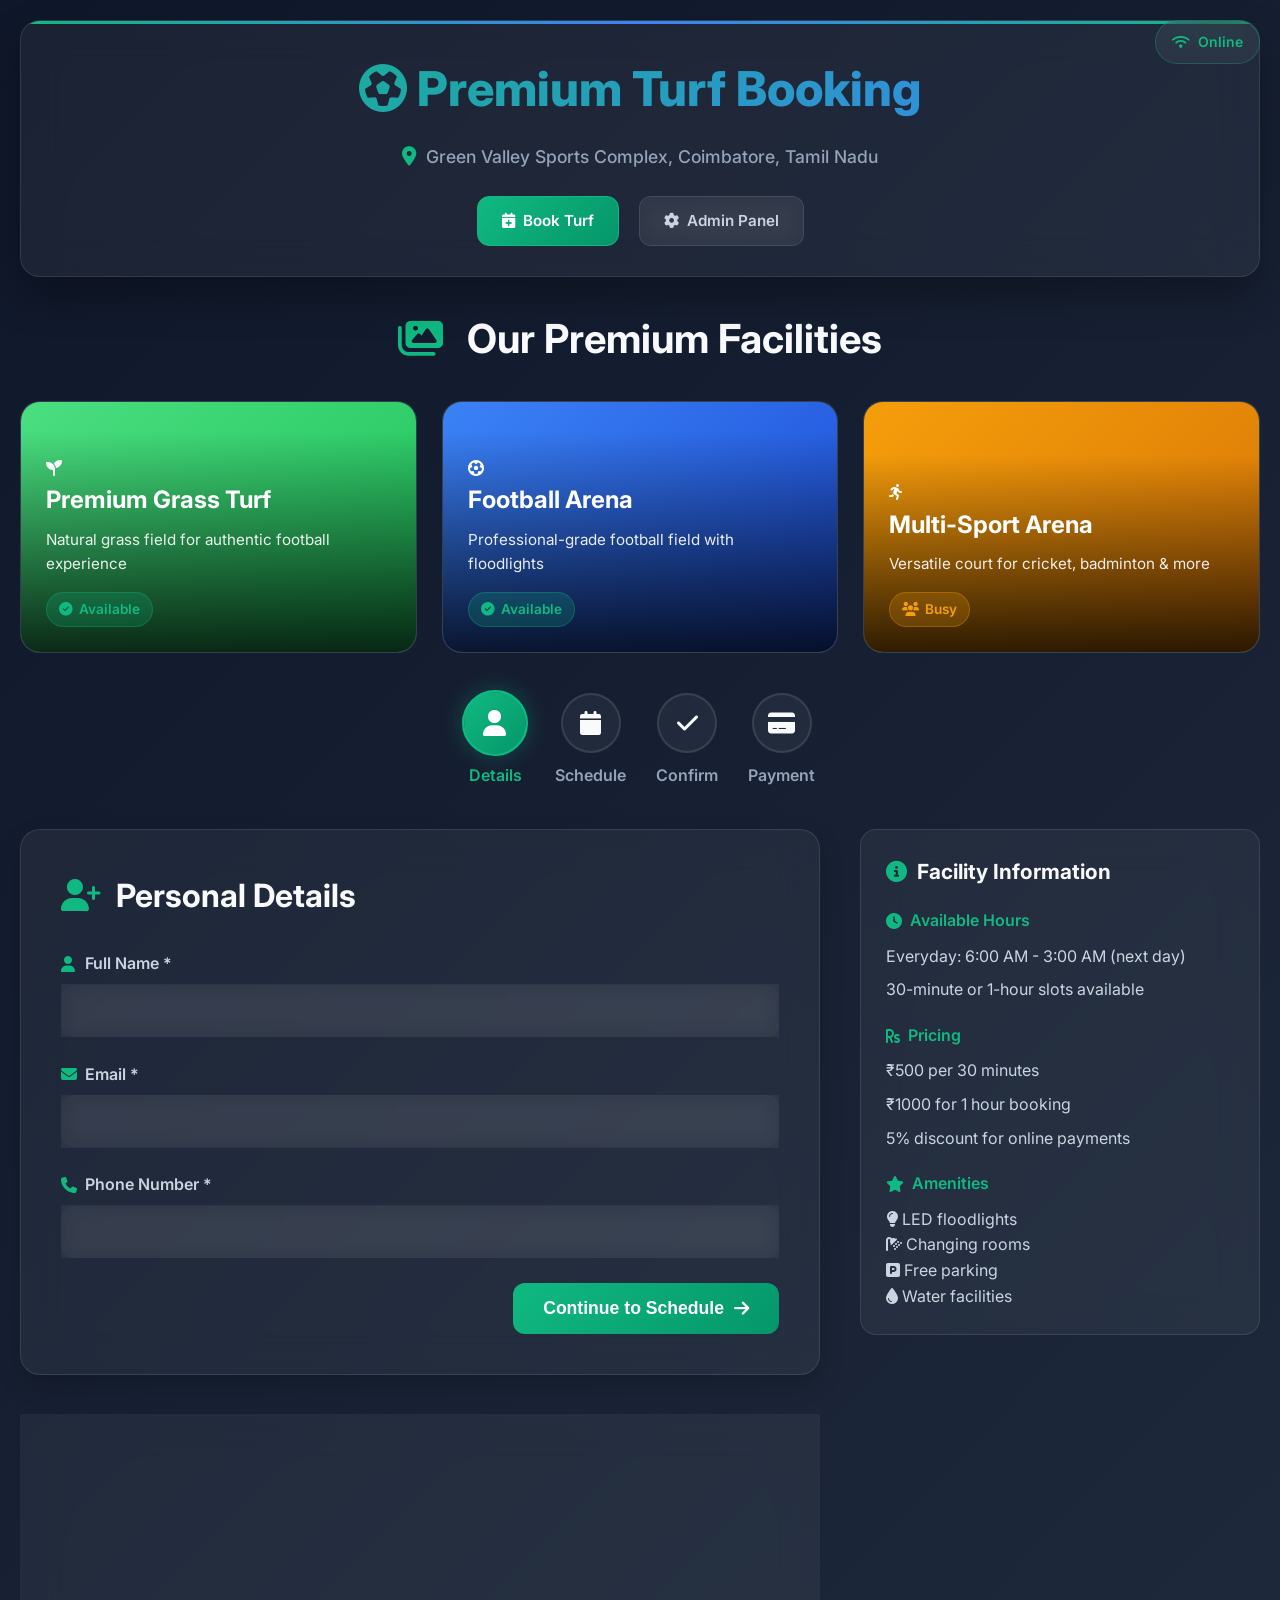
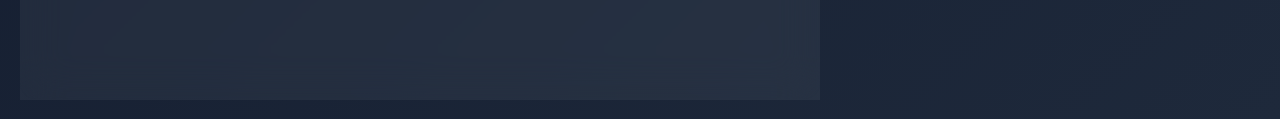
==== commit 47aca2cc: "pre final commit" ====
--- a/templates/index.html
+++ b/templates/index.html
@@ -42,14 +42,14 @@
             </nav>
         </header>
 
-        <!-- Real-time Availability Banner -->
+        <!-- Real-time Availability Banner
         <div id="availabilityBanner" class="availability-banner">
             <div class="banner-content">
                 <i class="fas fa-clock"></i>
                 <span id="availabilityText">Loading availability...</span>
                 <div class="pulse-dot"></div>
             </div>
-        </div>
+        </div> -->
 
         <!-- Turf Gallery Section -->
         <section class="turf-gallery">
@@ -458,7 +458,7 @@
         </div>
     </div>
 
-    <!-- Success Modal -->
+  
     
 
     <script src="/static/js/booking.js"></script>
--- a/static/css/style.css
+++ b/static/css/style.css
@@ -1069,4 +1069,168 @@
 
 .info-content li {
     color: var(--text-secondary);
+}
+
+/* Fix for dropdown options visibility */
+.form-group select option {
+    background: var(--background-secondary);
+    color: var(--text-primary);
+    padding: 10px;
+}
+
+.form-group select {
+    background: var(--surface-color);
+    color: var(--text-primary);
+    /* Ensure dropdown arrow is visible */
+    background-image: url("data:image/svg+xml;charset=UTF-8,%3csvg xmlns='http://www.w3.org/2000/svg' viewBox='0 0 24 24' fill='none' stroke='%23cbd5e1' stroke-width='2' stroke-linecap='round' stroke-linejoin='round'%3e%3cpolyline points='6,9 12,15 18,9'%3e%3c/polyline%3e%3c/svg%3e");
+    background-repeat: no-repeat;
+    background-position: right 12px center;
+    background-size: 16px;
+    appearance: none;
+    -webkit-appearance: none;
+    -moz-appearance: none;
+}
+
+/* For WebKit browsers */
+.form-group select::-webkit-scrollbar {
+    width: 8px;
+}
+
+.form-group select::-webkit-scrollbar-track {
+    background: var(--surface-color);
+}
+
+.form-group select::-webkit-scrollbar-thumb {
+    background: var(--primary-color);
+    border-radius: 4px;
+}
+
+/* Ensure focus state is visible */
+.form-group select:focus {
+    outline: none;
+    border-color: var(--primary-color);
+    box-shadow: 0 0 0 3px rgba(16, 185, 129, 0.1);
+    background: var(--surface-hover);
+}
+/* Modern Success Notification */
+.success-notification {
+    position: fixed;
+    top: 20px;
+    right: 20px;
+    background: linear-gradient(135deg, #10b981, #059669);
+    color: white;
+    border-radius: 16px;
+    box-shadow: 0 20px 40px rgba(16, 185, 129, 0.3);
+    z-index: 10000;
+    max-width: 420px;
+    width: 90%;
+    transform: translateX(100%);
+    transition: all 0.4s cubic-bezier(0.4, 0, 0.2, 1);
+    backdrop-filter: blur(20px);
+    border: 1px solid rgba(255, 255, 255, 0.2);
+}
+
+.success-notification.show {
+    transform: translateX(0);
+}
+
+.notification-content {
+    padding: 24px;
+    display: flex;
+    align-items: flex-start;
+    gap: 16px;
+    position: relative;
+}
+
+.notification-icon {
+    font-size: 2rem;
+    color: rgba(255, 255, 255, 0.9);
+    margin-top: 4px;
+    animation: bounce 0.6s ease;
+}
+
+@keyframes bounce {
+    0%, 20%, 53%, 80%, 100% { transform: translate3d(0,0,0); }
+    40%, 43% { transform: translate3d(0,-8px,0); }
+    70% { transform: translate3d(0,-4px,0); }
+    90% { transform: translate3d(0,-2px,0); }
+}
+
+.notification-details {
+    flex: 1;
+}
+
+.notification-details h3 {
+    font-size: 1.3rem;
+    font-weight: 700;
+    margin: 0 0 8px 0;
+    color: white;
+}
+
+.notification-details p {
+    font-size: 0.95rem;
+    margin: 0 0 16px 0;
+    opacity: 0.9;
+    line-height: 1.4;
+}
+
+.booking-info {
+    display: flex;
+    flex-direction: column;
+    gap: 6px;
+}
+
+.booking-info span {
+    font-size: 0.85rem;
+    background: rgba(255, 255, 255, 0.15);
+    padding: 4px 10px;
+    border-radius: 8px;
+    backdrop-filter: blur(10px);
+}
+
+.booking-id {
+    font-family: 'Courier New', monospace;
+    font-weight: 600;
+}
+
+.notification-close {
+    position: absolute;
+    top: 12px;
+    right: 12px;
+    background: rgba(255, 255, 255, 0.2);
+    border: none;
+    color: white;
+    width: 32px;
+    height: 32px;
+    border-radius: 50%;
+    display: flex;
+    align-items: center;
+    justify-content: center;
+    cursor: pointer;
+    transition: all 0.2s ease;
+    backdrop-filter: blur(10px);
+}
+
+.notification-close:hover {
+    background: rgba(255, 255, 255, 0.3);
+    transform: scale(1.1);
+}
+
+/* Mobile responsive */
+@media (max-width: 768px) {
+    .success-notification {
+        top: 10px;
+        right: 10px;
+        left: 10px;
+        width: auto;
+        max-width: none;
+    }
+    
+    .notification-content {
+        padding: 20px;
+    }
+    
+    .booking-info {
+        flex-direction: column;
+    }
 }
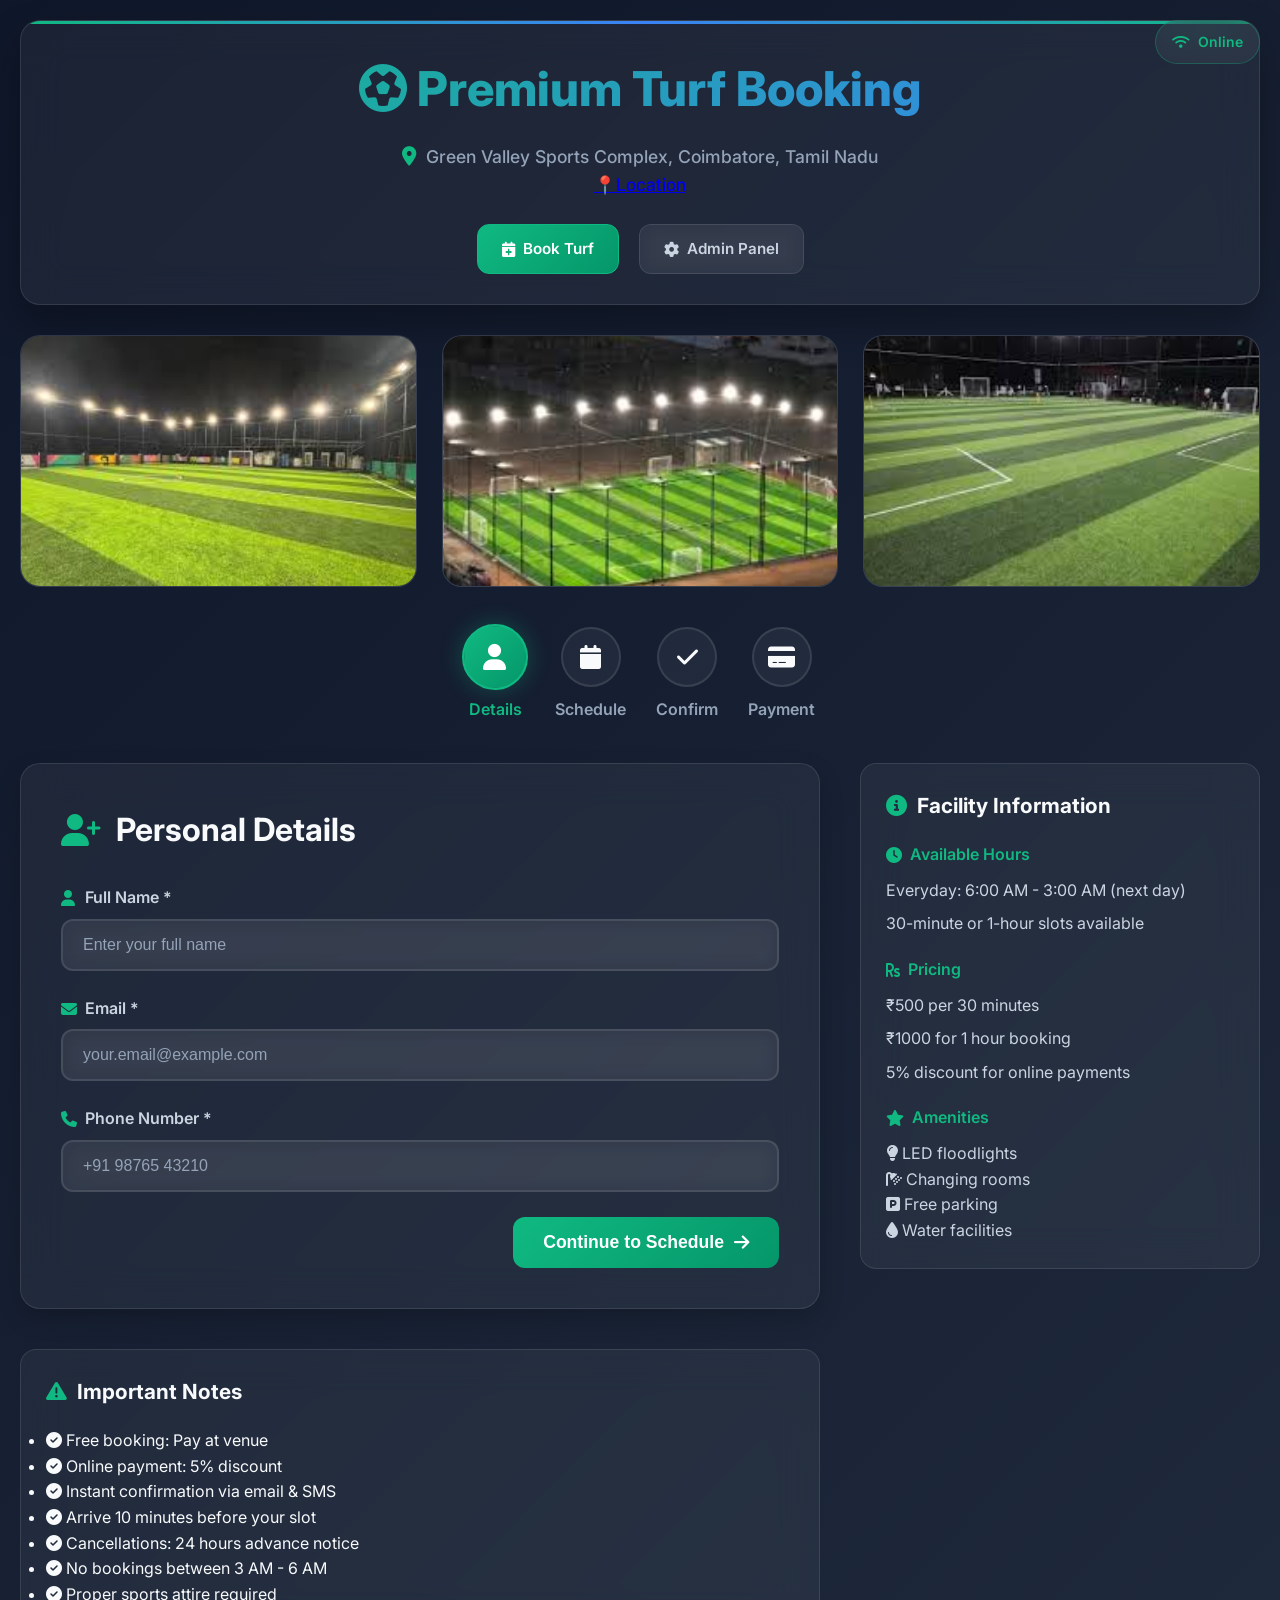
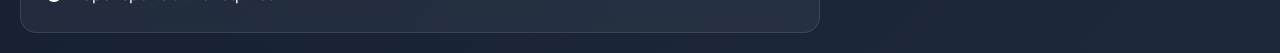
==== commit 6291c4f8: "Completed version1" ====
--- a/templates/index.html
+++ b/templates/index.html
@@ -31,6 +31,10 @@
                     <i class="fas fa-map-marker-alt"></i>
                     <span>Green Valley Sports Complex, Coimbatore, Tamil Nadu</span>
                 </div>
+                <div class="location-info">
+                   
+                    <a href="https://maps.app.goo.gl/RbQxKZWC3UXeazfYA">📍Location</a>
+                </div>
             </div>
             <nav>
                 <a href="/" class="nav-link active">
@@ -53,45 +57,15 @@
 
         <!-- Turf Gallery Section -->
         <section class="turf-gallery">
-            <h2 class="gallery-title">
-                <i class="fas fa-images"></i> Our Premium Facilities
-            </h2>
             <div class="gallery-grid">
                 <div class="turf-card">
-                    <div class="turf-image grass-turf">
-                        <div class="turf-overlay">
-                            <i class="fas fa-seedling"></i>
-                            <h3>Premium Grass Turf</h3>
-                            <p>Natural grass field for authentic football experience</p>
-                            <div class="status-badge available">
-                                <i class="fas fa-check-circle"></i> Available
-                            </div>
-                        </div>
-                    </div>
+                    <div class="turf-image grass-turf"></div>
                 </div>
                 <div class="turf-card">
-                    <div class="turf-image football-field">
-                        <div class="turf-overlay">
-                            <i class="fas fa-futbol"></i>
-                            <h3>Football Arena</h3>
-                            <p>Professional-grade football field with floodlights</p>
-                            <div class="status-badge available">
-                                <i class="fas fa-check-circle"></i> Available
-                            </div>
-                        </div>
-                    </div>
+                    <div class="turf-image football-field"></div>
                 </div>
                 <div class="turf-card">
-                    <div class="turf-image multi-sport">
-                        <div class="turf-overlay">
-                            <i class="fas fa-running"></i>
-                            <h3>Multi-Sport Arena</h3>
-                            <p>Versatile court for cricket, badminton & more</p>
-                            <div class="status-badge busy">
-                                <i class="fas fa-users"></i> Busy
-                            </div>
-                        </div>
-                    </div>
+                    <div class="turf-image multi-sport"></div>
                 </div>
             </div>
         </section>
--- a/static/css/style.css
+++ b/static/css/style.css
@@ -265,34 +265,21 @@
 }
 
 .grass-turf {
-    background: linear-gradient(135deg, #4ade80, #22c55e);
+    background-image: url('/static/images/turf1.jpeg');
+    background-size: cover;
+    background-position: center;
 }
 
 .football-field {
-    background: linear-gradient(135deg, #3b82f6, #1d4ed8);
+    background-image: url('/static/images/turf2.jpeg');
+    background-size: cover;
+    background-position: center;
 }
 
 .multi-sport {
-    background: linear-gradient(135deg, #f59e0b, #d97706);
-}
-
-.turf-overlay {
-    background: linear-gradient(to top, rgba(0,0,0,0.8), transparent);
-    padding: 25px;
-    width: 100%;
-    color: white;
-}
-
-.turf-overlay h3 {
-    font-size: 1.5rem;
-    font-weight: 700;
-    margin-bottom: 8px;
-}
-
-.turf-overlay p {
-    font-size: 0.95rem;
-    margin-bottom: 15px;
-    opacity: 0.9;
+    background-image: url('/static/images/turf3.jpeg');
+    background-size: cover;
+    background-position: center;
 }
 
 .status-badge {
